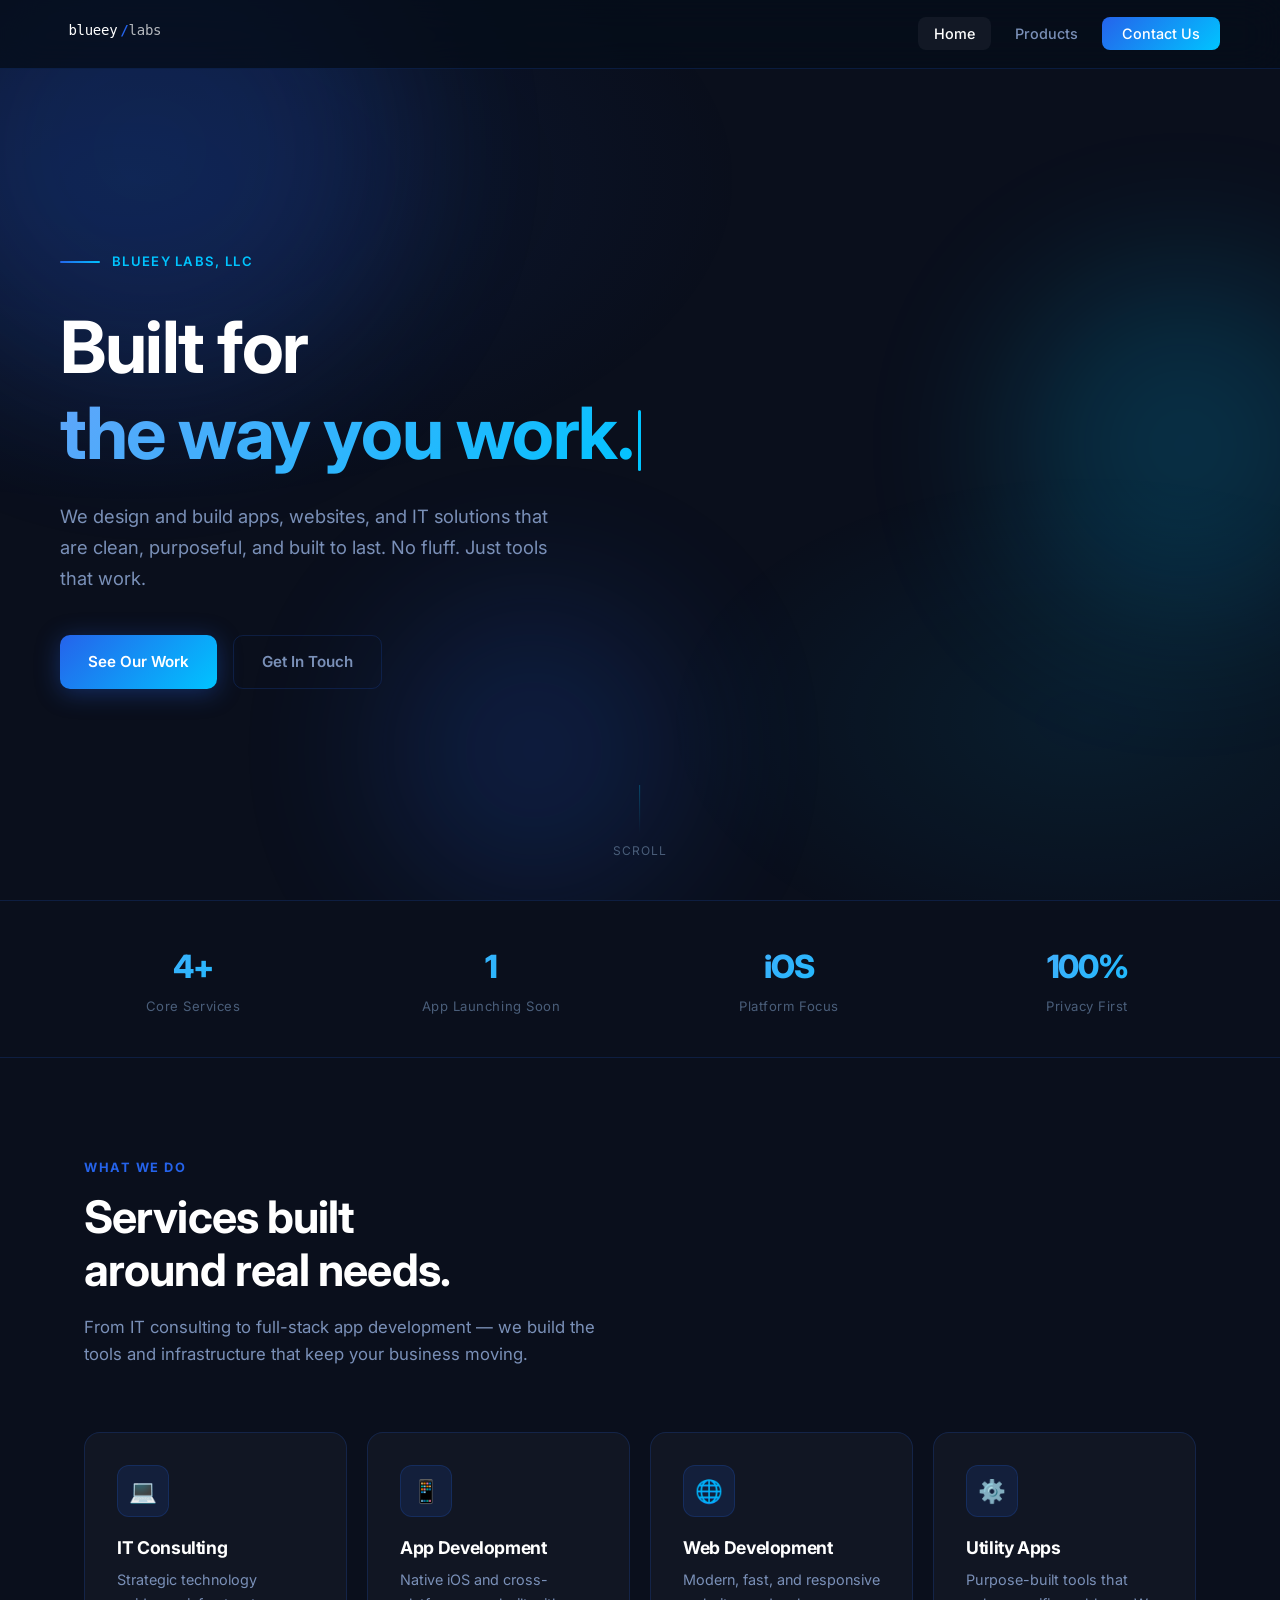
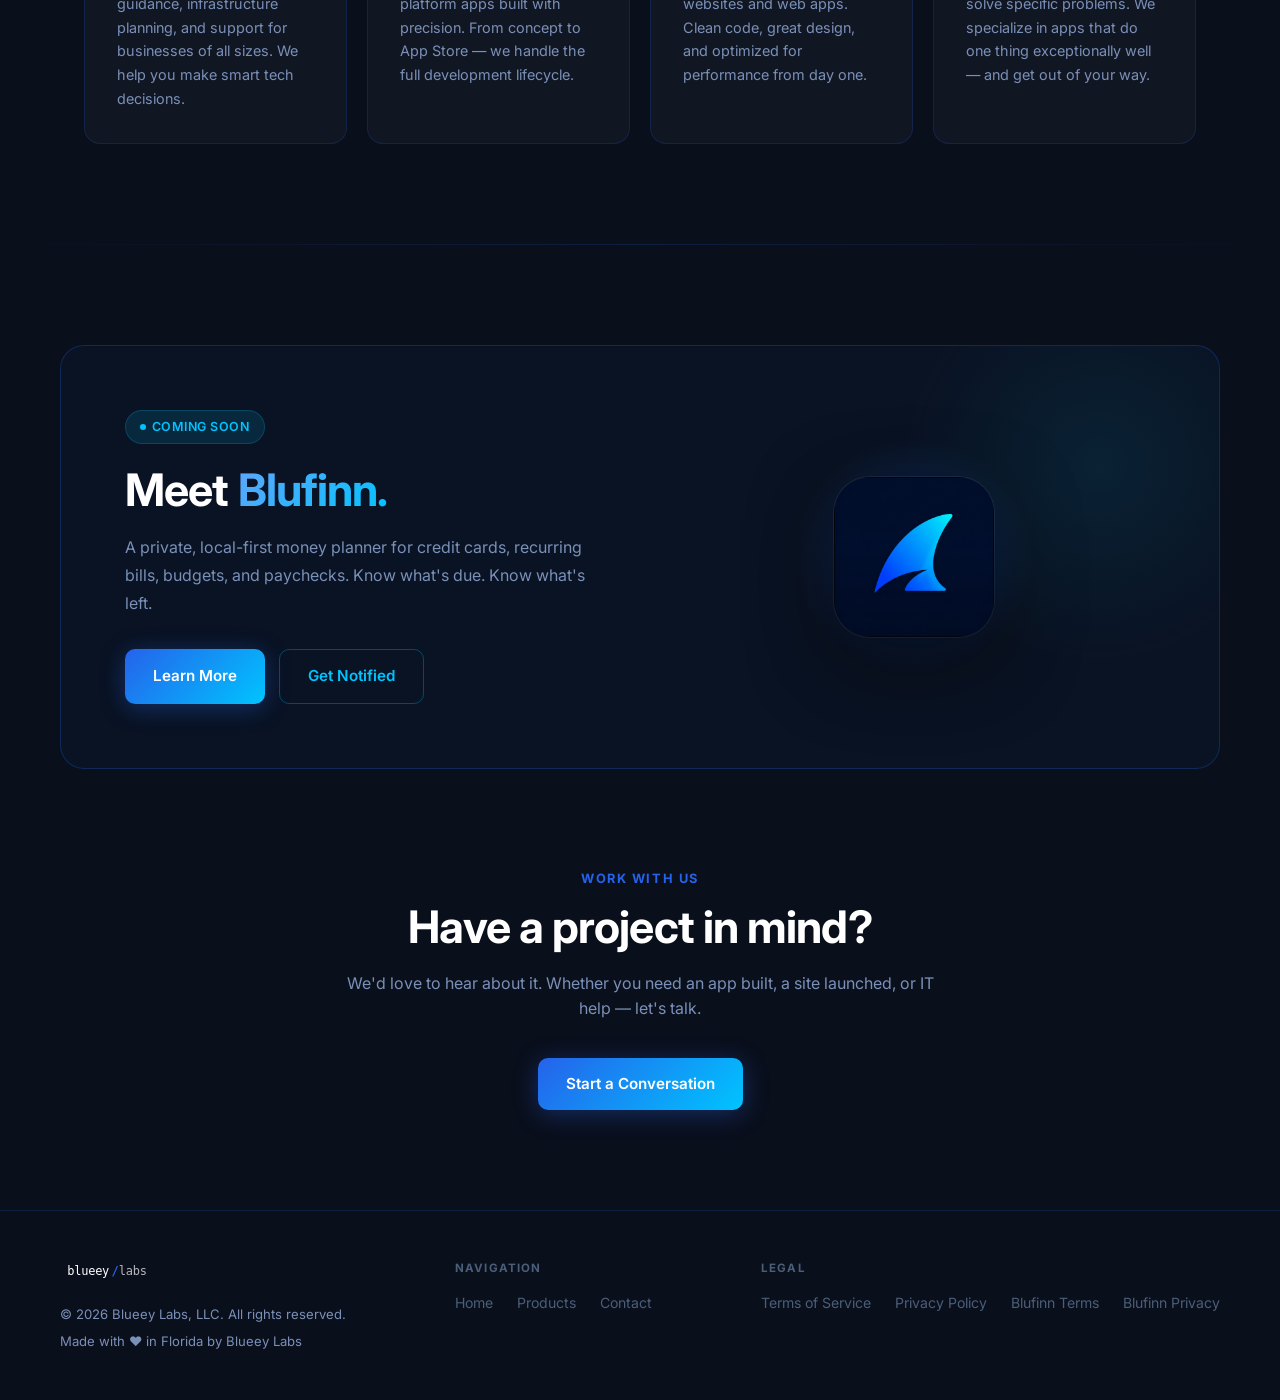
==== index.html @ 8e438219 "Remove iPhone mockup, consolidate legal links into single footer column" ====
<!DOCTYPE html>
<html lang="en">
<head>
  <meta charset="UTF-8" />
  <meta name="viewport" content="width=device-width, initial-scale=1.0" />
  <title>Blueey Labs — IT, App & Web Development</title>
  <meta name="description" content="Blueey Labs builds modern apps, websites, and IT solutions. Clean. Purposeful. Built to last." />
  <link rel="icon" type="image/png" sizes="32x32" href="assets/images/favicon-32.png" />
  <link rel="icon" type="image/png" sizes="16x16" href="assets/images/favicon-16.png" />
  <meta property="og:title" content="Blueey Labs — IT, App & Web Development" />
  <meta property="og:description" content="Blueey Labs builds modern apps, websites, and IT solutions. Clean. Purposeful. Built to last." />
  <meta property="og:image" content="assets/images/og-image.png" />
  <meta property="og:type" content="website" />
  <link rel="stylesheet" href="assets/css/style.css" />
  <style>
    /* ── Hero ── */
    .hero {
      min-height: 100vh;
      display: flex;
      align-items: center;
      padding: 120px 24px 80px;
      position: relative;
      z-index: 1;
    }

    .hero-content { max-width: 1160px; margin: 0 auto; width: 100%; }

    .hero-eyebrow {
      display: flex;
      align-items: center;
      gap: 12px;
      margin-bottom: 32px;
    }

    .hero-eyebrow-line {
      width: 40px; height: 2px;
      background: var(--gradient);
      border-radius: 2px;
    }

    .hero-eyebrow-text {
      font-size: 0.82rem;
      font-weight: 600;
      letter-spacing: 0.1em;
      text-transform: uppercase;
      color: var(--cyan);
    }

    .hero h1 { margin-bottom: 24px; }

    .hero-sub {
      font-size: 1.15rem;
      max-width: 520px;
      margin-bottom: 40px;
      line-height: 1.7;
    }

    .hero-actions { display: flex; gap: 16px; flex-wrap: wrap; }

    .hero-scroll {
      position: absolute;
      bottom: 40px;
      left: 50%;
      transform: translateX(-50%);
      display: flex;
      flex-direction: column;
      align-items: center;
      gap: 8px;
      color: var(--text-muted);
      font-size: 0.75rem;
      letter-spacing: 0.08em;
      text-transform: uppercase;
    }

    .scroll-line {
      width: 1px;
      height: 48px;
      background: linear-gradient(to bottom, var(--border-hover), transparent);
      animation: scrollPulse 2s ease-in-out infinite;
    }

    @keyframes scrollPulse {
      0%, 100% { opacity: 0.4; transform: scaleY(1); }
      50% { opacity: 1; transform: scaleY(0.7); }
    }

    /* ── Stats ── */
    .stats-bar {
      padding: 40px 24px;
      border-top: 1px solid var(--border);
      border-bottom: 1px solid var(--border);
      position: relative; z-index: 1;
    }

    .stats-inner {
      max-width: 1160px;
      margin: 0 auto;
      display: grid;
      grid-template-columns: repeat(4, 1fr);
      gap: 32px;
      text-align: center;
    }

    .stat-num {
      font-size: 2rem;
      font-weight: 800;
      letter-spacing: -0.04em;
      background: var(--gradient-text);
      -webkit-background-clip: text;
      -webkit-text-fill-color: transparent;
      background-clip: text;
    }

    .stat-label {
      font-size: 0.82rem;
      color: var(--text-muted);
      margin-top: 4px;
      letter-spacing: 0.04em;
    }

    /* ── Services ── */
    .services { padding: 100px 24px; }

    .services-grid {
      display: grid;
      grid-template-columns: repeat(auto-fit, minmax(260px, 1fr));
      gap: 20px;
    }

    .service-card .icon-box { margin-bottom: 20px; }
    .service-card h3 { margin-bottom: 10px; font-size: 1.1rem; }
    .service-card p { font-size: 0.9rem; line-height: 1.65; }

    /* ── Blufinn Spotlight ── */
    .spotlight { padding: 0 24px 100px; }

    .spotlight-card {
      max-width: 1160px;
      margin: 0 auto;
      background: rgba(10, 22, 40, 0.6);
      border: 1px solid rgba(26, 109, 255, 0.25);
      border-radius: 24px;
      padding: 64px;
      display: grid;
      grid-template-columns: 1fr 1fr;
      gap: 64px;
      align-items: center;
      position: relative;
      overflow: hidden;
    }

    .spotlight-card::after {
      content: '';
      position: absolute;
      top: -80px; right: -80px;
      width: 400px; height: 400px;
      background: radial-gradient(circle, rgba(0,212,255,0.08) 0%, transparent 70%);
      pointer-events: none;
    }

    .spotlight-badge { margin-bottom: 20px; }

    .spotlight-content h2 { margin-bottom: 16px; }

    .spotlight-content .desc {
      font-size: 1rem;
      line-height: 1.75;
      margin-bottom: 32px;
    }

    .spotlight-actions { display: flex; gap: 14px; flex-wrap: wrap; }

    .spotlight-visual {
      display: flex;
      justify-content: center;
      align-items: center;
      position: relative;
    }

    .app-icon-wrap {
      position: relative;
      display: flex;
      align-items: center;
      justify-content: center;
    }

    .app-icon-glow {
      position: absolute;
      width: 240px; height: 240px;
      background: radial-gradient(circle, rgba(26,109,255,0.3) 0%, transparent 70%);
      animation: glowPulse 3s ease-in-out infinite;
    }

    @keyframes glowPulse {
      0%, 100% { transform: scale(1); opacity: 0.7; }
      50% { transform: scale(1.1); opacity: 1; }
    }

    .app-icon {
      width: 160px; height: 160px;
      border-radius: 36px;
      position: relative;
      z-index: 1;
      box-shadow: 0 24px 80px rgba(0,0,0,0.5), 0 0 0 1px rgba(255,255,255,0.08);
    }

    /* ── CTA ── */
    .cta-section {
      padding: 0 24px 100px;
      text-align: center;
    }

    .cta-inner {
      max-width: 600px;
      margin: 0 auto;
    }

    .cta-inner h2 { margin-bottom: 16px; }
    .cta-inner p { margin-bottom: 36px; }
    .cta-actions { display: flex; gap: 16px; justify-content: center; flex-wrap: wrap; }

    @media (max-width: 900px) {
      .spotlight-card {
        grid-template-columns: 1fr;
        padding: 40px 32px;
        gap: 40px;
      }
      .spotlight-visual { order: -1; }
      .stats-inner { grid-template-columns: repeat(2, 1fr); }
    }

    @media (max-width: 480px) {
      .stats-inner { grid-template-columns: 1fr 1fr; gap: 24px; }
      .hero { padding: 100px 24px 80px; }
    }
  </style>
</head>
<body>

<!-- Navigation -->
<nav>
  <div class="nav-inner">
    <a href="index.html" class="nav-logo"><img src="assets/images/logo.svg" alt="Blueey Labs" height="28" /></a>
    <ul class="nav-links">
      <li><a href="index.html">Home</a></li>
      <li><a href="products.html">Products</a></li>
      <li><a href="contact.html" class="nav-cta">Contact Us</a></li>
    </ul>
    <button class="hamburger" aria-label="Toggle menu">
      <span></span><span></span><span></span>
    </button>
  </div>
</nav>

<!-- Hero -->
<section class="hero">
  <div class="orbs">
    <div class="orb orb-1"></div>
    <div class="orb orb-2"></div>
    <div class="orb orb-3"></div>
  </div>
  <div class="hero-content">
    <div class="hero-eyebrow fade-up">
      <span class="hero-eyebrow-line"></span>
      <span class="hero-eyebrow-text">Blueey Labs, LLC</span>
    </div>
    <h1 class="fade-up fade-up-delay-1">
      Built for<br>
      <span class="gradient-text typewriter-wrap"><span id="typewriter">the way you work.</span><span class="cursor"></span></span>
    </h1>
    <p class="hero-sub fade-up fade-up-delay-2">
      We design and build apps, websites, and IT solutions that are clean, purposeful, and built to last. No fluff. Just tools that work.
    </p>
    <div class="hero-actions fade-up fade-up-delay-3">
      <a href="products.html" class="btn btn-primary">See Our Work</a>
      <a href="contact.html" class="btn btn-ghost">Get In Touch</a>
    </div>
  </div>
  <div class="hero-scroll">
    <span class="scroll-line"></span>
    Scroll
  </div>
</section>

<!-- Stats -->
<div class="stats-bar">
  <div class="stats-inner">
    <div class="fade-up">
      <div class="stat-num">4+</div>
      <div class="stat-label">Core Services</div>
    </div>
    <div class="fade-up fade-up-delay-1">
      <div class="stat-num">1</div>
      <div class="stat-label">App Launching Soon</div>
    </div>
    <div class="fade-up fade-up-delay-2">
      <div class="stat-num">iOS</div>
      <div class="stat-label">Platform Focus</div>
    </div>
    <div class="fade-up fade-up-delay-3">
      <div class="stat-num">100%</div>
      <div class="stat-label">Privacy First</div>
    </div>
  </div>
</div>

<!-- Services -->
<section class="services">
  <div class="container">
    <div class="section-header fade-up">
      <div class="section-label">What We Do</div>
      <h2>Services built<br>around real needs.</h2>
      <p>From IT consulting to full-stack app development — we build the tools and infrastructure that keep your business moving.</p>
    </div>
    <div class="services-grid">
      <div class="card service-card fade-up">
        <div class="icon-box">💻</div>
        <h3>IT Consulting</h3>
        <p>Strategic technology guidance, infrastructure planning, and support for businesses of all sizes. We help you make smart tech decisions.</p>
      </div>
      <div class="card service-card fade-up fade-up-delay-1">
        <div class="icon-box">📱</div>
        <h3>App Development</h3>
        <p>Native iOS and cross-platform apps built with precision. From concept to App Store — we handle the full development lifecycle.</p>
      </div>
      <div class="card service-card fade-up fade-up-delay-2">
        <div class="icon-box">🌐</div>
        <h3>Web Development</h3>
        <p>Modern, fast, and responsive websites and web apps. Clean code, great design, and optimized for performance from day one.</p>
      </div>
      <div class="card service-card fade-up fade-up-delay-3">
        <div class="icon-box">⚙️</div>
        <h3>Utility Apps</h3>
        <p>Purpose-built tools that solve specific problems. We specialize in apps that do one thing exceptionally well — and get out of your way.</p>
      </div>
    </div>
  </div>
</section>

<div class="divider"></div>

<!-- Blufinn Spotlight -->
<section class="spotlight" style="padding-top: 100px;">
  <div class="spotlight-card fade-up">
    <div class="spotlight-content">
      <div class="spotlight-badge">
        <span class="badge badge-cyan"><span class="badge-dot"></span>Coming Soon</span>
      </div>
      <h2>Meet <span class="gradient-text">Blufinn.</span></h2>
      <p class="desc">
        A private, local-first money planner for credit cards, recurring bills, budgets, and paychecks.
        Know what's due. Know what's left.
      </p>
      <div class="spotlight-actions">
        <a href="products.html#blufinn" class="btn btn-primary">Learn More</a>
        <a href="contact.html" class="btn btn-outline">Get Notified</a>
      </div>
    </div>
    <div class="spotlight-visual">
      <div class="app-icon-wrap">
        <div class="app-icon-glow"></div>
        <img src="assets/images/blufinn-icon.png" alt="Blufinn App" class="app-icon" />
      </div>
    </div>
  </div>
</section>

<!-- CTA -->
<section class="cta-section">
  <div class="cta-inner">
    <div class="section-label fade-up">Work With Us</div>
    <h2 class="fade-up">Have a project in mind?</h2>
    <p class="fade-up fade-up-delay-1">We'd love to hear about it. Whether you need an app built, a site launched, or IT help — let's talk.</p>
    <div class="cta-actions fade-up fade-up-delay-2">
      <a href="contact.html" class="btn btn-primary">Start a Conversation</a>
    </div>
  </div>
</section>

<!-- Footer -->
<footer>
  <div class="footer-inner">
    <div class="footer-col">
      <a href="index.html" class="footer-logo"><img src="assets/images/logo.svg" alt="Blueey Labs" height="24" /></a>
      <div class="footer-copy">
        <p>© 2026 Blueey Labs, LLC. All rights reserved.</p>
        <p style="margin-top:6px;">Made with ❤️ in Florida by Blueey Labs</p>
      </div>
    </div>
    <div class="footer-col">
      <span class="footer-col-label">Navigation</span>
      <ul class="footer-links">
        <li><a href="index.html">Home</a></li>
        <li><a href="products.html">Products</a></li>
        <li><a href="contact.html">Contact</a></li>
      </ul>
    </div>
    <div class="footer-col">
      <span class="footer-col-label">Legal</span>
      <ul class="footer-links">
        <li><a href="legal/terms.html">Terms of Service</a></li>
        <li><a href="legal/privacy.html">Privacy Policy</a></li>
        <li><a href="blufinn/terms.html">Blufinn Terms</a></li>
        <li><a href="blufinn/privacy.html">Blufinn Privacy</a></li>
      </ul>
    </div>
  </div>
</footer>

<script src="assets/js/main.js"></script>
</body>
</html>
---- assets/css/style.css ----
@import url('https://fonts.googleapis.com/css2?family=Inter:wght@300;400;500;600;700;800;900&family=JetBrains+Mono:wght@400;600&display=swap');

:root {
  --bg-base: #0A0F1C;
  --bg-surface: #0D1526;
  --bg-card: rgba(255, 255, 255, 0.03);
  --blue: #2563EB;
  --blue-light: #3B82F6;
  --cyan: #00C4FF;
  --gradient: linear-gradient(135deg, #2563EB, #00C4FF);
  --gradient-text: linear-gradient(135deg, #60A5FA, #00C4FF);
  --text-primary: #FFFFFF;
  --text-secondary: #7A90B8;
  --text-muted: #4A5E7A;
  --border: rgba(37, 99, 235, 0.18);
  --border-hover: rgba(0, 196, 255, 0.3);
  --glow: 0 0 40px rgba(37, 99, 235, 0.22);
  --radius: 16px;
  --radius-sm: 10px;
}

*, *::before, *::after { box-sizing: border-box; margin: 0; padding: 0; }

html { scroll-behavior: smooth; }

body {
  font-family: 'Inter', -apple-system, BlinkMacSystemFont, sans-serif;
  background: var(--bg-base);
  color: var(--text-primary);
  line-height: 1.6;
  overflow-x: hidden;
}

/* ── Background ── */
body::before {
  content: '';
  position: fixed;
  inset: 0;
  background:
    radial-gradient(ellipse 80% 60% at 10% 20%, rgba(37, 99, 235, 0.12) 0%, transparent 60%),
    radial-gradient(ellipse 60% 50% at 85% 80%, rgba(0, 196, 255, 0.08) 0%, transparent 55%);
  pointer-events: none;
  z-index: 0;
}

/* ── Typography ── */
h1, h2, h3, h4 { font-weight: 700; line-height: 1.2; letter-spacing: -0.02em; }
h1 { font-size: clamp(2.4rem, 6vw, 4.5rem); }
h2 { font-size: clamp(1.8rem, 4vw, 2.8rem); }
h3 { font-size: clamp(1.2rem, 2.5vw, 1.5rem); }
p { color: var(--text-secondary); }

.gradient-text {
  background: var(--gradient-text);
  -webkit-background-clip: text;
  -webkit-text-fill-color: transparent;
  background-clip: text;
}

/* ── Layout ── */
.container { max-width: 1160px; margin: 0 auto; padding: 0 24px; }

/* ── Navigation ── */
nav {
  position: fixed;
  top: 0;
  left: 0;
  right: 0;
  z-index: 100;
  padding: 0 24px;
  backdrop-filter: blur(20px);
  -webkit-backdrop-filter: blur(20px);
  background: rgba(6, 13, 26, 0.8);
  border-bottom: 1px solid var(--border);
  transition: all 0.3s ease;
}

.nav-inner {
  max-width: 1160px;
  margin: 0 auto;
  height: 68px;
  display: flex;
  align-items: center;
  justify-content: space-between;
}

.nav-logo {
  font-size: 1.2rem;
  font-weight: 800;
  letter-spacing: -0.03em;
  text-decoration: none;
  background: var(--gradient-text);
  -webkit-background-clip: text;
  -webkit-text-fill-color: transparent;
  background-clip: text;
}

.nav-links {
  display: flex;
  align-items: center;
  gap: 8px;
  list-style: none;
}

.nav-links a {
  text-decoration: none;
  color: var(--text-secondary);
  font-size: 0.9rem;
  font-weight: 500;
  padding: 8px 16px;
  border-radius: 8px;
  transition: all 0.2s ease;
}

.nav-links a:hover, .nav-links a.active {
  color: var(--text-primary);
  background: rgba(255, 255, 255, 0.05);
}

.nav-cta {
  background: var(--gradient) !important;
  color: #fff !important;
  border-radius: 8px !important;
  padding: 8px 20px !important;
}

.nav-cta:hover { opacity: 0.9; transform: translateY(-1px); }

.hamburger {
  display: none;
  flex-direction: column;
  gap: 5px;
  cursor: pointer;
  padding: 4px;
  background: none;
  border: none;
}

.hamburger span {
  display: block;
  width: 22px;
  height: 2px;
  background: var(--text-secondary);
  border-radius: 2px;
  transition: all 0.3s ease;
}

/* ── Buttons ── */
.btn {
  display: inline-flex;
  align-items: center;
  gap: 8px;
  padding: 14px 28px;
  border-radius: var(--radius-sm);
  font-size: 0.95rem;
  font-weight: 600;
  text-decoration: none;
  cursor: pointer;
  border: none;
  transition: all 0.25s ease;
  font-family: inherit;
}

.btn-primary {
  background: var(--gradient);
  color: #fff;
  box-shadow: 0 4px 24px rgba(37, 99, 235, 0.35);
}

.btn-primary:hover {
  transform: translateY(-2px);
  box-shadow: 0 8px 32px rgba(37, 99, 235, 0.5);
}

.btn-ghost {
  background: transparent;
  color: var(--text-secondary);
  border: 1px solid var(--border);
}

.btn-ghost:hover {
  color: var(--text-primary);
  border-color: var(--border-hover);
  background: rgba(255, 255, 255, 0.04);
}

.btn-outline {
  background: transparent;
  color: var(--cyan);
  border: 1px solid rgba(0, 196, 255, 0.3);
}

.btn-outline:hover {
  background: rgba(0, 196, 255, 0.08);
  border-color: var(--cyan);
}

/* ── Cards ── */
.card {
  background: var(--bg-card);
  border: 1px solid var(--border);
  border-radius: var(--radius);
  padding: 32px;
  transition: all 0.3s ease;
  position: relative;
  overflow: hidden;
}

.card::before {
  content: '';
  position: absolute;
  inset: 0;
  background: linear-gradient(135deg, rgba(37,99,235,0.05) 0%, transparent 60%);
  opacity: 0;
  transition: opacity 0.3s ease;
  pointer-events: none;
}

.card:hover {
  border-color: var(--border-hover);
  transform: translateY(-4px);
  box-shadow: var(--glow);
}

.card:hover::before { opacity: 1; }

/* ── Badge ── */
.badge {
  display: inline-flex;
  align-items: center;
  gap: 6px;
  padding: 6px 14px;
  border-radius: 100px;
  font-size: 0.78rem;
  font-weight: 600;
  letter-spacing: 0.04em;
  text-transform: uppercase;
}

.badge-blue {
  background: rgba(37, 99, 235, 0.15);
  color: #60A5FA;
  border: 1px solid rgba(37, 99, 235, 0.25);
}

.badge-cyan {
  background: rgba(0, 196, 255, 0.12);
  color: var(--cyan);
  border: 1px solid rgba(0, 196, 255, 0.2);
}

.badge-dot {
  width: 6px; height: 6px;
  border-radius: 50%;
  background: currentColor;
  animation: pulse 2s ease-in-out infinite;
}

@keyframes pulse {
  0%, 100% { opacity: 1; transform: scale(1); }
  50% { opacity: 0.5; transform: scale(0.8); }
}

/* ── Section ── */
section { position: relative; z-index: 1; }

.section-label {
  font-size: 0.8rem;
  font-weight: 700;
  letter-spacing: 0.12em;
  text-transform: uppercase;
  color: var(--blue);
  margin-bottom: 12px;
}

.section-header { margin-bottom: 64px; }
.section-header.centered { text-align: center; }
.section-header p { margin-top: 16px; max-width: 540px; font-size: 1.05rem; }
.section-header.centered p { margin: 16px auto 0; }

/* ── Divider ── */
.divider {
  height: 1px;
  background: linear-gradient(90deg, transparent, var(--border), transparent);
  margin: 0;
}

/* ── Icon Box ── */
.icon-box {
  width: 52px; height: 52px;
  border-radius: 12px;
  display: flex; align-items: center; justify-content: center;
  background: rgba(37, 99, 235, 0.12);
  border: 1px solid rgba(37, 99, 235, 0.2);
  font-size: 1.4rem;
  margin-bottom: 20px;
  flex-shrink: 0;
}

/* ── Footer ── */
footer {
  position: relative;
  z-index: 1;
  border-top: 1px solid var(--border);
  padding: 48px 24px;
  margin-top: 0;
}

.footer-inner {
  max-width: 1160px;
  margin: 0 auto;
  display: flex;
  align-items: center;
  justify-content: space-between;
  flex-wrap: wrap;
  gap: 24px;
}

.footer-logo {
  font-size: 1.1rem;
  font-weight: 800;
  letter-spacing: -0.03em;
  background: var(--gradient-text);
  -webkit-background-clip: text;
  -webkit-text-fill-color: transparent;
  background-clip: text;
  text-decoration: none;
}

.footer-links {
  display: flex;
  gap: 24px;
  list-style: none;
}

.footer-links a {
  text-decoration: none;
  color: var(--text-muted);
  font-size: 0.88rem;
  transition: color 0.2s;
}

.footer-links a:hover { color: var(--text-secondary); }

.footer-copy {
  font-size: 0.82rem;
  color: var(--text-muted);
}

/* ── Scroll Animation ── */
.fade-up {
  opacity: 0;
  transform: translateY(30px);
  transition: opacity 0.7s ease, transform 0.7s ease;
}

.fade-up.visible {
  opacity: 1;
  transform: translateY(0);
}

.fade-up-delay-1 { transition-delay: 0.1s; }
.fade-up-delay-2 { transition-delay: 0.2s; }
.fade-up-delay-3 { transition-delay: 0.3s; }

/* ── Page Hero (inner pages) ── */
.page-hero {
  padding: 160px 0 80px;
  text-align: center;
}

.page-hero p {
  font-size: 1.1rem;
  margin-top: 16px;
  max-width: 500px;
  margin-left: auto;
  margin-right: auto;
}

/* ── Scroll Progress Bar ── */
#scroll-progress {
  position: fixed;
  top: 0; left: 0;
  height: 2px;
  width: 0%;
  background: var(--gradient);
  z-index: 200;
  transition: width 0.1s linear;
  border-radius: 0 2px 2px 0;
}

/* ── Hamburger → X ── */
.hamburger.open span:nth-child(1) { transform: translateY(7px) rotate(45deg); }
.hamburger.open span:nth-child(2) { opacity: 0; transform: scaleX(0); }
.hamburger.open span:nth-child(3) { transform: translateY(-7px) rotate(-45deg); }

/* ── Typewriter cursor ── */
.typewriter-wrap { display: inline; }
#typewriter { display: inline; }
.cursor {
  display: inline-block;
  width: 3px;
  height: 0.85em;
  background: var(--cyan);
  border-radius: 2px;
  margin-left: 4px;
  vertical-align: middle;
  animation: blink 1s step-end infinite;
}
@keyframes blink { 0%, 100% { opacity: 1; } 50% { opacity: 0; } }

/* ── Floating Orbs ── */
.orbs {
  position: absolute;
  inset: 0;
  overflow: hidden;
  pointer-events: none;
  z-index: 0;
}
.orb {
  position: absolute;
  border-radius: 50%;
  filter: blur(80px);
  opacity: 0.18;
  animation: float 12s ease-in-out infinite;
}
.orb-1 { width: 500px; height: 500px; background: #2563EB; top: -100px; left: -100px; animation-duration: 14s; }
.orb-2 { width: 350px; height: 350px; background: #00C4FF; top: 30%; right: -80px; animation-duration: 10s; animation-delay: -4s; }
.orb-3 { width: 300px; height: 300px; background: #2563EB; bottom: 0; left: 30%; animation-duration: 16s; animation-delay: -8s; }

@keyframes float {
  0%, 100% { transform: translate(0, 0) scale(1); }
  33% { transform: translate(30px, -40px) scale(1.05); }
  66% { transform: translate(-20px, 20px) scale(0.95); }
}

/* ── iPhone Mockup ── */
.iphone-mockup {
  position: relative;
  width: 240px;
  margin: 0 auto;
  flex-shrink: 0;
}
.iphone-frame {
  position: relative;
  width: 240px;
  background: #0A0F1C;
  border-radius: 40px;
  border: 2px solid rgba(255,255,255,0.12);
  box-shadow:
    0 0 0 1px rgba(255,255,255,0.06),
    0 40px 80px rgba(0,0,0,0.6),
    inset 0 0 0 1px rgba(255,255,255,0.04);
  padding: 14px 10px;
  overflow: hidden;
}
.iphone-notch {
  width: 80px; height: 22px;
  background: #0A0F1C;
  border-radius: 0 0 14px 14px;
  margin: 0 auto 10px;
  border: 2px solid rgba(255,255,255,0.1);
  border-top: none;
  position: relative; z-index: 2;
}
.iphone-screen {
  border-radius: 24px;
  overflow: hidden;
  background: #f0f0f0;
  aspect-ratio: 9/19.5;
}
.iphone-screen img {
  width: 100%; height: 100%;
  object-fit: cover;
  display: block;
}
.iphone-screen-placeholder {
  width: 100%;
  height: 100%;
  background: linear-gradient(160deg, #1a2a4a 0%, #0a1628 100%);
  display: flex; align-items: center; justify-content: center;
  flex-direction: column; gap: 12px;
}
.iphone-screen-placeholder span {
  font-size: 2rem;
}
.iphone-screen-placeholder p {
  font-size: 0.7rem;
  color: rgba(255,255,255,0.4);
  text-align: center;
  padding: 0 12px;
}
.iphone-btn-side {
  position: absolute;
  right: -3px;
  top: 80px;
  width: 3px; height: 60px;
  background: rgba(255,255,255,0.1);
  border-radius: 0 2px 2px 0;
}
.iphone-btn-vol-up {
  position: absolute;
  left: -3px; top: 70px;
  width: 3px; height: 36px;
  background: rgba(255,255,255,0.1);
  border-radius: 2px 0 0 2px;
}
.iphone-btn-vol-down {
  position: absolute;
  left: -3px; top: 114px;
  width: 3px; height: 36px;
  background: rgba(255,255,255,0.1);
  border-radius: 2px 0 0 2px;
}

/* ── Legal Pages ── */
.legal-content {
  max-width: 760px;
  margin: 0 auto;
  padding: 40px 24px 100px;
}
.legal-content h2 { font-size: 1.4rem; margin: 40px 0 12px; color: var(--text-primary); }
.legal-content h3 { font-size: 1rem; margin: 24px 0 8px; color: var(--text-secondary); font-weight: 600; }
.legal-content p { font-size: 0.92rem; line-height: 1.8; margin-bottom: 12px; }
.legal-content ul { padding-left: 20px; margin-bottom: 12px; }
.legal-content ul li { font-size: 0.92rem; line-height: 1.8; color: var(--text-secondary); margin-bottom: 6px; }
.legal-content a { color: var(--blue-light); text-decoration: none; }
.legal-content a:hover { text-decoration: underline; }
.legal-meta {
  font-size: 0.8rem;
  color: var(--text-muted);
  padding: 12px 16px;
  background: var(--bg-card);
  border: 1px solid var(--border);
  border-radius: 8px;
  margin-bottom: 40px;
}

/* ── Footer Legal Links ── */
.footer-inner {
  align-items: flex-start !important;
}
.footer-col { display: flex; flex-direction: column; gap: 12px; }
.footer-col-label {
  font-size: 0.72rem;
  font-weight: 700;
  letter-spacing: 0.1em;
  text-transform: uppercase;
  color: var(--text-muted);
}

/* ── 404 Page ── */
.not-found {
  min-height: 100vh;
  display: flex;
  align-items: center;
  justify-content: center;
  text-align: center;
  padding: 24px;
  position: relative; z-index: 1;
}
.not-found-inner { max-width: 520px; }
.not-found-code {
  font-size: clamp(6rem, 20vw, 10rem);
  font-weight: 900;
  letter-spacing: -0.05em;
  line-height: 1;
  background: var(--gradient-text);
  -webkit-background-clip: text;
  -webkit-text-fill-color: transparent;
  background-clip: text;
  margin-bottom: 8px;
}
.not-found h2 { margin-bottom: 16px; }
.not-found p { margin-bottom: 36px; }
.not-found-actions { display: flex; gap: 14px; justify-content: center; flex-wrap: wrap; }

/* ── Responsive ── */
@media (max-width: 768px) {
  .nav-links { display: none; flex-direction: column; gap: 4px; }
  .nav-links.open {
    display: flex;
    position: absolute;
    top: 68px;
    left: 0; right: 0;
    background: rgba(10, 15, 28, 0.97);
    backdrop-filter: blur(20px);
    border-bottom: 1px solid var(--border);
    padding: 16px;
  }
  .nav-links.open a { padding: 12px 16px; border-radius: 8px; width: 100%; }
  .hamburger { display: flex; }
  .footer-inner { flex-direction: column !important; text-align: center; align-items: center !important; }
  .footer-links { flex-wrap: wrap; justify-content: center; }
  .footer-col { align-items: center; }
}
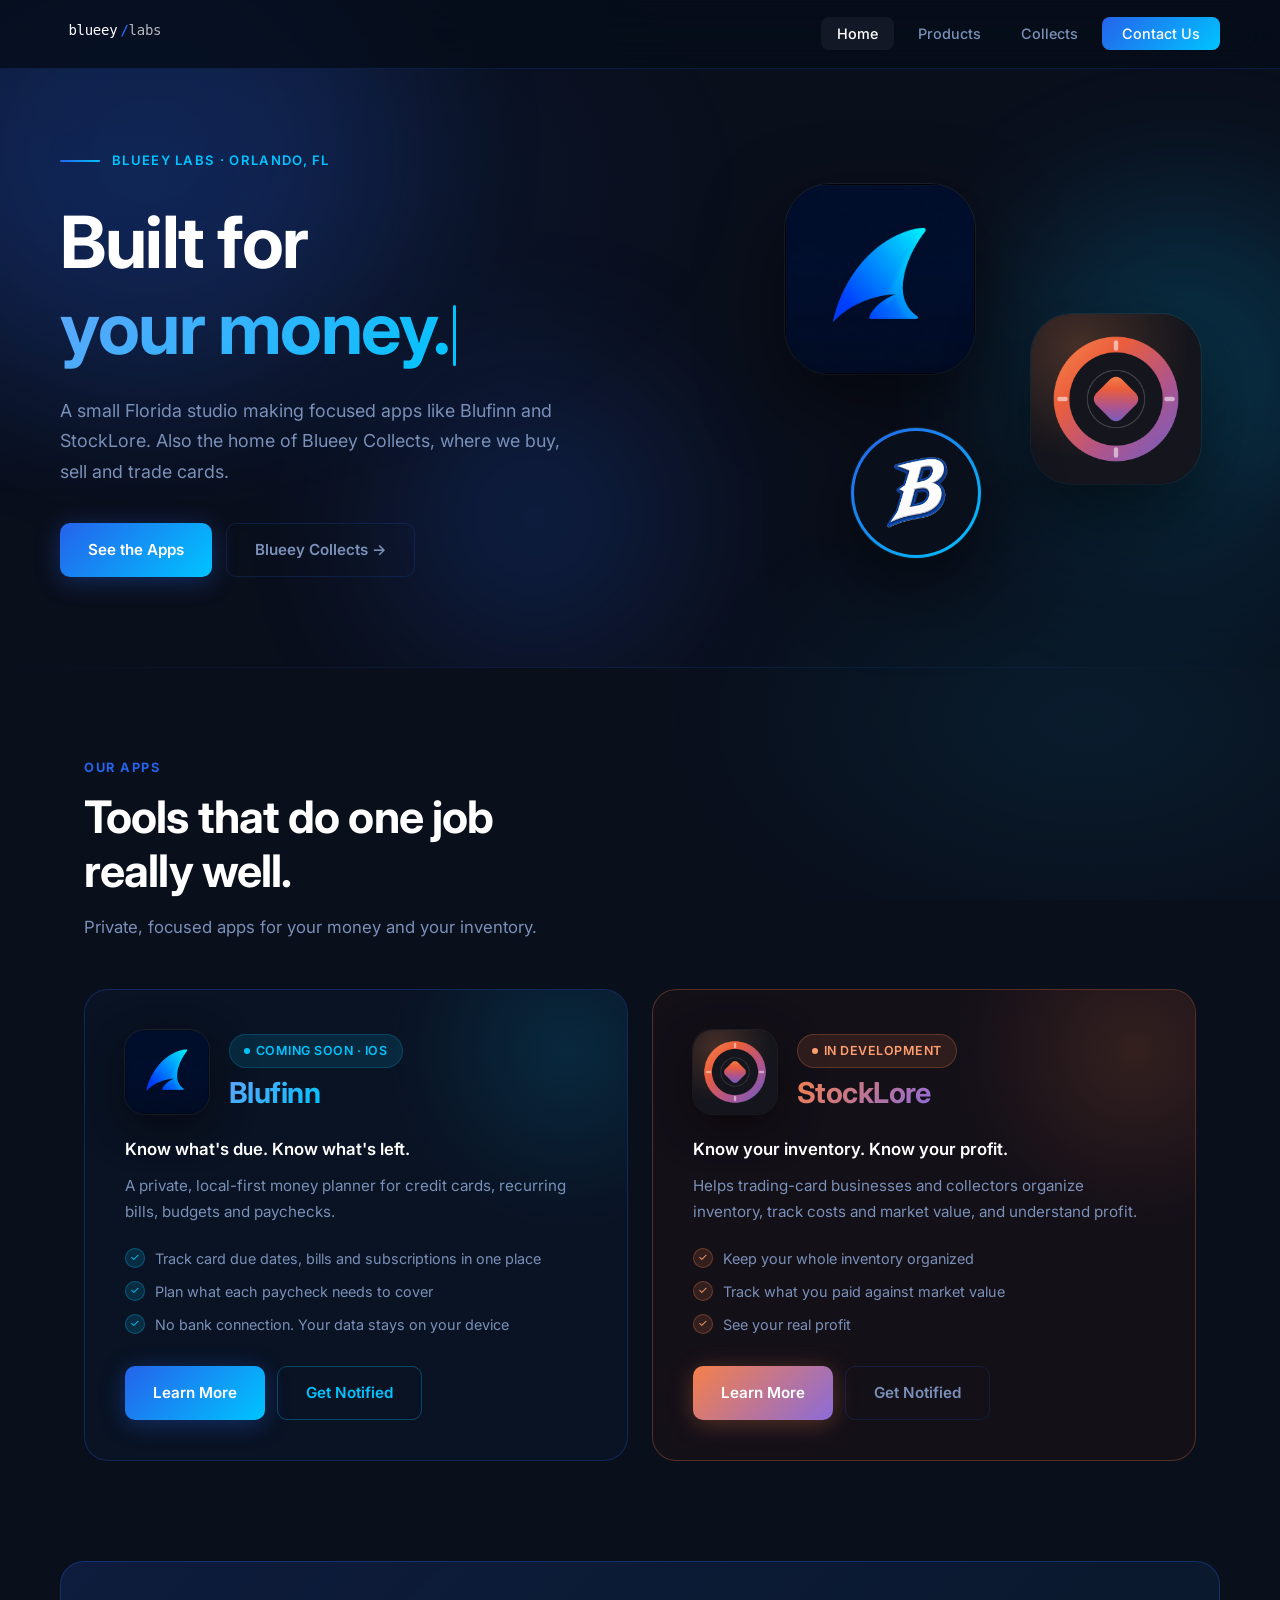
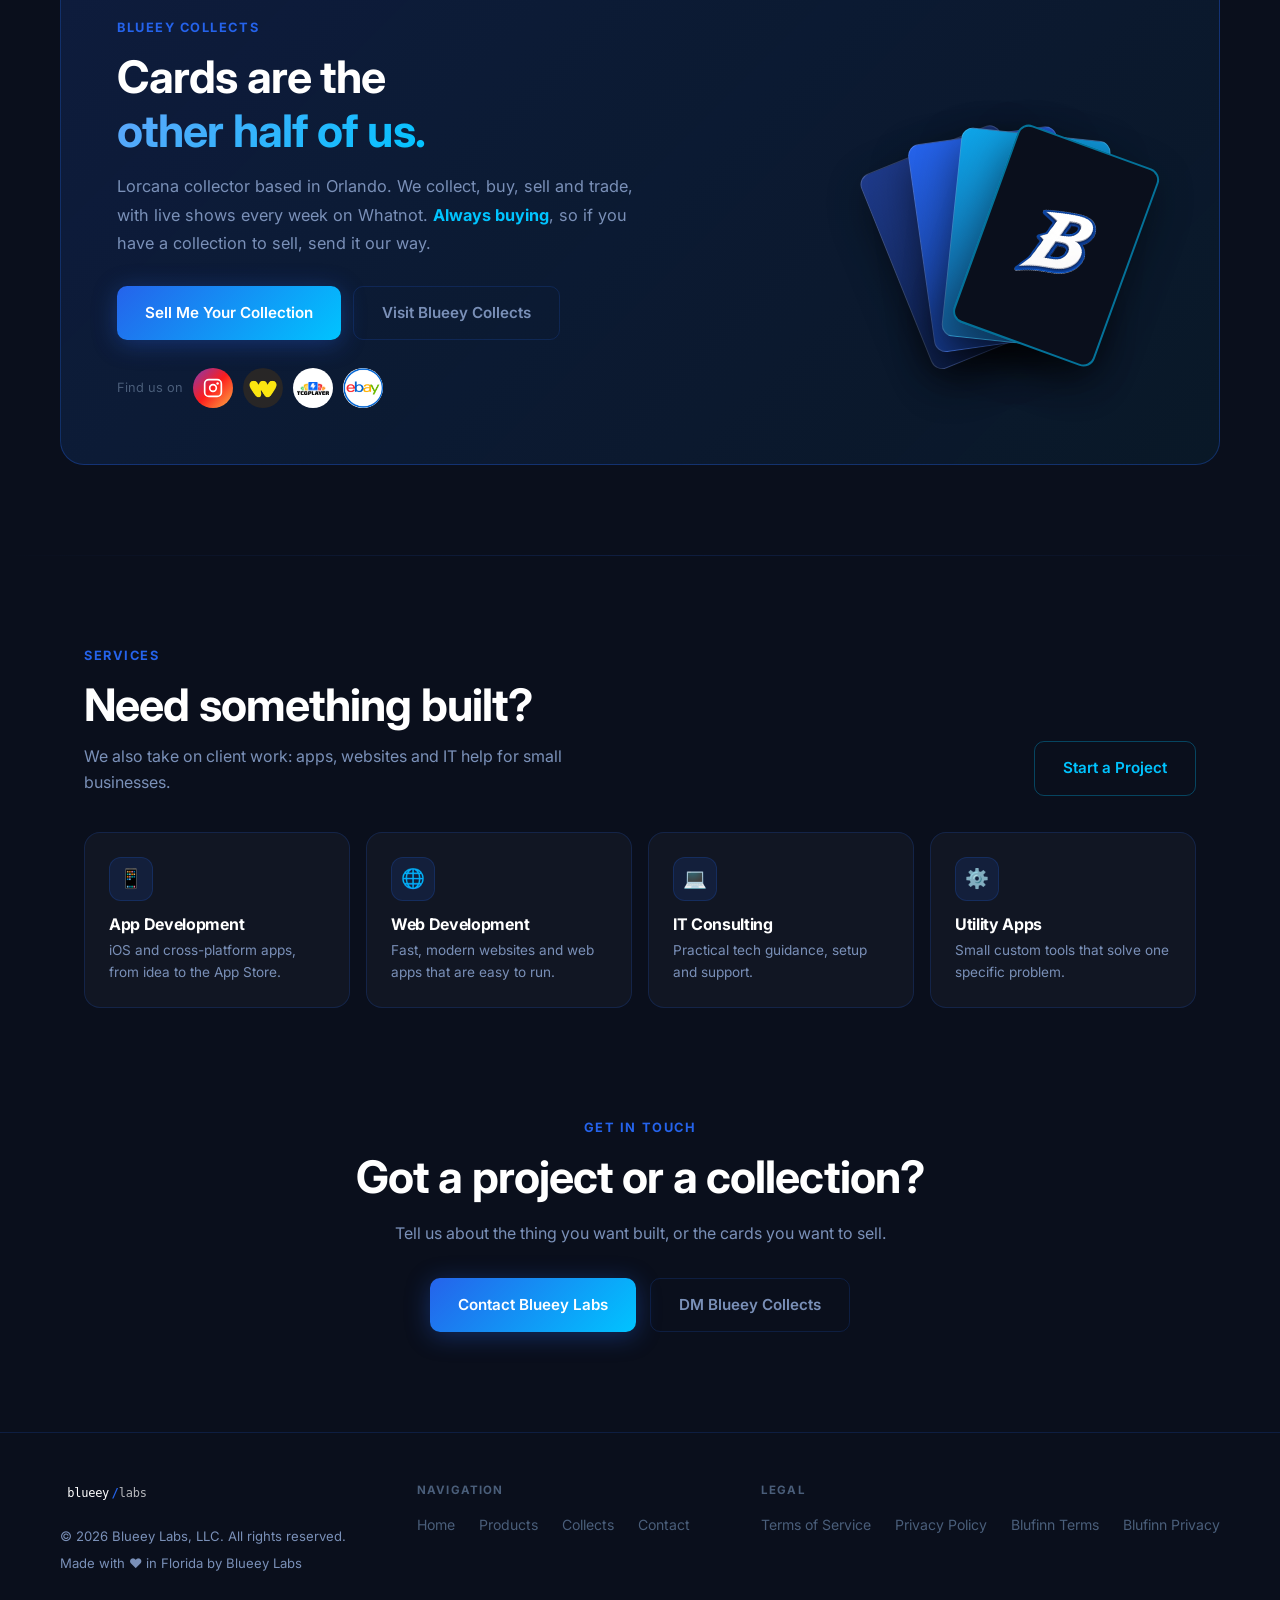
==== commit fe0e71df: "Redesign homepage and add Blueey Collects page Homepage now leads with the apps (Blufinn, StockLore)" ====
--- a/index.html
+++ b/index.html
@@ -3,235 +3,191 @@
 <head>
   <meta charset="UTF-8" />
   <meta name="viewport" content="width=device-width, initial-scale=1.0" />
-  <title>Blueey Labs — IT, App & Web Development</title>
-  <meta name="description" content="Blueey Labs builds modern apps, websites, and IT solutions. Clean. Purposeful. Built to last." />
+  <meta name="google-site-verification" content="KqsFOCeweIw0oXOMxku_s8AOJ8KxTMyEHTatM_EQQfM" />
+  <title>Blueey Labs — Apps, Tools & Trading Cards</title>
+  <meta name="description" content="Blueey Labs is a Florida studio building focused apps like Blufinn and StockLore, and the home of Blueey Collects trading cards." />
   <link rel="icon" type="image/png" sizes="32x32" href="assets/images/favicon-32.png" />
   <link rel="icon" type="image/png" sizes="16x16" href="assets/images/favicon-16.png" />
-  <meta property="og:title" content="Blueey Labs — IT, App & Web Development" />
-  <meta property="og:description" content="Blueey Labs builds modern apps, websites, and IT solutions. Clean. Purposeful. Built to last." />
+  <meta property="og:title" content="Blueey Labs — Apps, Tools & Trading Cards" />
+  <meta property="og:description" content="Blueey Labs is a Florida studio building focused apps like Blufinn and StockLore, and the home of Blueey Collects trading cards." />
   <meta property="og:image" content="assets/images/og-image.png" />
   <meta property="og:type" content="website" />
   <link rel="stylesheet" href="assets/css/style.css" />
   <style>
+    :root {
+      --sl-orange: #F5804A;
+      --sl-purple: #8B6BD9;
+      --sl-gradient: linear-gradient(135deg, #F5804A, #8B6BD9);
+    }
+
     /* ── Hero ── */
-    .hero {
-      min-height: 100vh;
-      display: flex;
-      align-items: center;
-      padding: 120px 24px 80px;
-      position: relative;
-      z-index: 1;
-    }
-
-    .hero-content { max-width: 1160px; margin: 0 auto; width: 100%; }
-
-    .hero-eyebrow {
-      display: flex;
-      align-items: center;
-      gap: 12px;
-      margin-bottom: 32px;
-    }
-
-    .hero-eyebrow-line {
-      width: 40px; height: 2px;
-      background: var(--gradient);
-      border-radius: 2px;
-    }
-
+    .hero { padding: 150px 24px 90px; position: relative; z-index: 1; }
+    .hero-content {
+      max-width: 1160px; margin: 0 auto; position: relative; z-index: 1;
+      display: grid; grid-template-columns: 1.15fr 0.85fr; gap: 48px; align-items: center;
+    }
+    .hero-eyebrow { display: flex; align-items: center; gap: 12px; margin-bottom: 28px; }
+    .hero-eyebrow-line { width: 40px; height: 2px; background: var(--gradient); border-radius: 2px; }
     .hero-eyebrow-text {
-      font-size: 0.82rem;
-      font-weight: 600;
-      letter-spacing: 0.1em;
-      text-transform: uppercase;
-      color: var(--cyan);
-    }
-
-    .hero h1 { margin-bottom: 24px; }
-
-    .hero-sub {
-      font-size: 1.15rem;
-      max-width: 520px;
-      margin-bottom: 40px;
-      line-height: 1.7;
-    }
-
-    .hero-actions { display: flex; gap: 16px; flex-wrap: wrap; }
-
-    .hero-scroll {
-      position: absolute;
-      bottom: 40px;
-      left: 50%;
-      transform: translateX(-50%);
-      display: flex;
-      flex-direction: column;
-      align-items: center;
-      gap: 8px;
-      color: var(--text-muted);
-      font-size: 0.75rem;
-      letter-spacing: 0.08em;
-      text-transform: uppercase;
-    }
-
-    .scroll-line {
-      width: 1px;
-      height: 48px;
-      background: linear-gradient(to bottom, var(--border-hover), transparent);
-      animation: scrollPulse 2s ease-in-out infinite;
-    }
-
-    @keyframes scrollPulse {
-      0%, 100% { opacity: 0.4; transform: scaleY(1); }
-      50% { opacity: 1; transform: scaleY(0.7); }
-    }
-
-    /* ── Stats ── */
-    .stats-bar {
-      padding: 40px 24px;
-      border-top: 1px solid var(--border);
-      border-bottom: 1px solid var(--border);
-      position: relative; z-index: 1;
-    }
-
-    .stats-inner {
-      max-width: 1160px;
-      margin: 0 auto;
-      display: grid;
-      grid-template-columns: repeat(4, 1fr);
-      gap: 32px;
-      text-align: center;
-    }
-
-    .stat-num {
-      font-size: 2rem;
-      font-weight: 800;
-      letter-spacing: -0.04em;
-      background: var(--gradient-text);
-      -webkit-background-clip: text;
-      -webkit-text-fill-color: transparent;
-      background-clip: text;
-    }
-
-    .stat-label {
-      font-size: 0.82rem;
-      color: var(--text-muted);
-      margin-top: 4px;
-      letter-spacing: 0.04em;
-    }
-
-    /* ── Services ── */
-    .services { padding: 100px 24px; }
-
-    .services-grid {
-      display: grid;
-      grid-template-columns: repeat(auto-fit, minmax(260px, 1fr));
-      gap: 20px;
-    }
-
-    .service-card .icon-box { margin-bottom: 20px; }
-    .service-card h3 { margin-bottom: 10px; font-size: 1.1rem; }
-    .service-card p { font-size: 0.9rem; line-height: 1.65; }
-
-    /* ── Blufinn Spotlight ── */
-    .spotlight { padding: 0 24px 100px; }
-
-    .spotlight-card {
-      max-width: 1160px;
-      margin: 0 auto;
-      background: rgba(10, 22, 40, 0.6);
-      border: 1px solid rgba(26, 109, 255, 0.25);
-      border-radius: 24px;
-      padding: 64px;
-      display: grid;
-      grid-template-columns: 1fr 1fr;
-      gap: 64px;
-      align-items: center;
-      position: relative;
-      overflow: hidden;
-    }
-
-    .spotlight-card::after {
-      content: '';
-      position: absolute;
-      top: -80px; right: -80px;
-      width: 400px; height: 400px;
-      background: radial-gradient(circle, rgba(0,212,255,0.08) 0%, transparent 70%);
-      pointer-events: none;
-    }
-
-    .spotlight-badge { margin-bottom: 20px; }
-
-    .spotlight-content h2 { margin-bottom: 16px; }
-
-    .spotlight-content .desc {
-      font-size: 1rem;
-      line-height: 1.75;
-      margin-bottom: 32px;
-    }
-
-    .spotlight-actions { display: flex; gap: 14px; flex-wrap: wrap; }
-
-    .spotlight-visual {
-      display: flex;
-      justify-content: center;
-      align-items: center;
-      position: relative;
-    }
-
-    .app-icon-wrap {
-      position: relative;
-      display: flex;
-      align-items: center;
-      justify-content: center;
-    }
-
-    .app-icon-glow {
-      position: absolute;
-      width: 240px; height: 240px;
-      background: radial-gradient(circle, rgba(26,109,255,0.3) 0%, transparent 70%);
-      animation: glowPulse 3s ease-in-out infinite;
-    }
-
-    @keyframes glowPulse {
-      0%, 100% { transform: scale(1); opacity: 0.7; }
-      50% { transform: scale(1.1); opacity: 1; }
-    }
-
-    .app-icon {
-      width: 160px; height: 160px;
-      border-radius: 36px;
-      position: relative;
-      z-index: 1;
-      box-shadow: 0 24px 80px rgba(0,0,0,0.5), 0 0 0 1px rgba(255,255,255,0.08);
-    }
+      font-size: 0.82rem; font-weight: 600; letter-spacing: 0.1em; text-transform: uppercase; color: var(--cyan);
+    }
+    .hero h1 { margin-bottom: 24px; min-height: 2.4em; }
+    .hero-sub { font-size: 1.12rem; max-width: 520px; margin-bottom: 36px; line-height: 1.7; }
+    .hero-actions { display: flex; gap: 14px; flex-wrap: wrap; }
+
+    /* ── Hero visual: three floating tiles ── */
+    .hero-visual { position: relative; height: 400px; }
+    .tile {
+      position: absolute; display: block; border-radius: 24%;
+      box-shadow: 0 30px 80px rgba(0,0,0,0.55), 0 0 0 1px rgba(255,255,255,0.08);
+      animation: tileFloat 9s ease-in-out infinite;
+      transition: filter 0.25s ease;
+    }
+    .tile:hover { filter: brightness(1.12); }
+    .tile img { width: 100%; height: 100%; display: block; border-radius: inherit; }
+    .tile-blufinn { width: 190px; height: 190px; top: 20px; left: 8%; --r: -8deg; }
+    .tile-stocklore { width: 170px; height: 170px; top: 150px; right: 4%; --r: 9deg; animation-delay: -3s; }
+    .tile-collects {
+      width: 130px; height: 130px; bottom: 6px; left: 22%; --r: -4deg; animation-delay: -6s;
+      border-radius: 50%; background: var(--gradient); padding: 3px;
+    }
+    .tile-collects span {
+      width: 100%; height: 100%; border-radius: 50%; background: var(--bg-base);
+      display: flex; align-items: center; justify-content: center; overflow: hidden;
+    }
+    .tile-collects img { width: 80%; height: 80%; object-fit: contain; mix-blend-mode: screen; border-radius: 0; }
+    @keyframes tileFloat {
+      0%, 100% { transform: rotate(var(--r)) translateY(0); }
+      50% { transform: rotate(var(--r)) translateY(-14px); }
+    }
+    @media (prefers-reduced-motion: reduce) {
+      .tile { animation: none; transform: rotate(var(--r)); }
+    }
+
+    /* ── Sections ── */
+    .block { padding: 90px 24px; }
+    .block .section-header { margin-bottom: 48px; }
+
+    /* ── App cards ── */
+    .apps-grid { display: grid; grid-template-columns: 1fr 1fr; gap: 24px; }
+    .app-card {
+      position: relative; overflow: hidden; border-radius: 24px; padding: 40px;
+      background: rgba(10, 22, 40, 0.6); border: 1px solid rgba(37, 99, 235, 0.28);
+      display: flex; flex-direction: column;
+      transition: transform 0.3s ease, box-shadow 0.3s ease, border-color 0.3s ease;
+    }
+    .app-card::after {
+      content: ''; position: absolute; top: -120px; right: -120px; width: 360px; height: 360px;
+      background: radial-gradient(circle, rgba(0,196,255,0.12) 0%, transparent 70%); pointer-events: none;
+    }
+    .app-card:hover { transform: translateY(-4px); box-shadow: 0 20px 60px rgba(37,99,235,0.2); border-color: rgba(0,196,255,0.4); }
+    .app-card.stocklore { border-color: rgba(245, 128, 74, 0.28); background: rgba(28, 18, 22, 0.6); }
+    .app-card.stocklore::after { background: radial-gradient(circle, rgba(245,128,74,0.14) 0%, transparent 70%); }
+    .app-card.stocklore:hover { box-shadow: 0 20px 60px rgba(245,128,74,0.16); border-color: rgba(245,128,74,0.5); }
+
+    .app-top { display: flex; align-items: center; gap: 20px; margin-bottom: 22px; }
+    .app-top img { width: 84px; height: 84px; border-radius: 20px; box-shadow: 0 12px 40px rgba(0,0,0,0.5), 0 0 0 1px rgba(255,255,255,0.08); }
+    .app-top h3 { font-size: 1.8rem; margin-top: 8px; }
+    .stocklore .app-top h3 span {
+      background: var(--sl-gradient); -webkit-background-clip: text; -webkit-text-fill-color: transparent; background-clip: text;
+    }
+    .badge-warm { background: rgba(245,128,74,0.12); color: #FF9E70; border: 1px solid rgba(245,128,74,0.25); }
+    .app-tagline { font-size: 1.05rem; color: var(--text-primary); font-weight: 600; margin-bottom: 10px; }
+    .app-desc { font-size: 0.95rem; line-height: 1.7; margin-bottom: 22px; }
+    .app-points { list-style: none; display: grid; gap: 10px; margin-bottom: 30px; }
+    .app-points li { display: flex; gap: 10px; align-items: flex-start; font-size: 0.9rem; color: var(--text-secondary); }
+    .app-points li::before {
+      content: '✓'; flex-shrink: 0; width: 20px; height: 20px; border-radius: 50%;
+      display: flex; align-items: center; justify-content: center; font-size: 0.68rem; margin-top: 1px;
+      color: var(--cyan); background: rgba(0,196,255,0.14); border: 1px solid rgba(0,196,255,0.3);
+    }
+    .stocklore .app-points li::before { color: #FF9E70; background: rgba(245,128,74,0.14); border-color: rgba(245,128,74,0.3); }
+    .app-actions { margin-top: auto; display: flex; gap: 12px; flex-wrap: wrap; }
+    .btn-warm { background: var(--sl-gradient); color: #fff; box-shadow: 0 4px 24px rgba(245,128,74,0.3); }
+    .btn-warm:hover { transform: translateY(-2px); box-shadow: 0 8px 32px rgba(245,128,74,0.45); }
+
+    /* ── Collects band ── */
+    .collects-card {
+      max-width: 1160px; margin: 0 auto; border-radius: 24px; padding: 56px;
+      background: linear-gradient(135deg, rgba(37,99,235,0.16), rgba(0,196,255,0.05));
+      border: 1px solid rgba(37,99,235,0.32);
+      display: grid; grid-template-columns: 1fr auto; gap: 48px; align-items: center;
+      position: relative; overflow: hidden;
+    }
+    .collects-card h2 { margin-bottom: 14px; }
+    .collects-card .desc { font-size: 1.02rem; line-height: 1.75; max-width: 520px; margin-bottom: 28px; }
+    .collects-card .desc strong { color: var(--cyan); }
+    .collects-actions { display: flex; gap: 12px; flex-wrap: wrap; margin-bottom: 28px; }
+    .platforms { display: flex; align-items: center; gap: 10px; flex-wrap: wrap; font-size: 0.8rem; color: var(--text-muted); }
+    .platforms a {
+      width: 40px; height: 40px; border-radius: 50%; overflow: hidden; display: flex; align-items: center; justify-content: center;
+      transition: transform 0.2s ease;
+    }
+    .platforms a:hover { transform: translateY(-3px); }
+    .platforms img { width: 100%; height: 100%; display: block; object-fit: cover; }
+    .platforms .pad { background: #fff; }
+    .platforms .pad img { object-fit: contain; padding: 4px; }
+    .platforms .ig { background: linear-gradient(135deg,#833ab4 0%,#fd1d1d 50%,#fcb045 100%); }
+    .platforms .ig svg { width: 20px; height: 20px; }
+
+    /* Fanned cards */
+    .fan { position: relative; width: 300px; height: 280px; }
+    .fan i {
+      position: absolute; left: 50%; bottom: 10px; width: 150px; height: 210px; margin-left: -75px;
+      border-radius: 12px; transform-origin: 50% 110%;
+      border: 1px solid rgba(255,255,255,0.16);
+      box-shadow: 0 16px 40px rgba(0,0,0,0.45);
+      transition: transform 0.4s ease;
+    }
+    .fan i:nth-child(1) { transform: rotate(-22deg); background: linear-gradient(160deg, #1E3A8A, #0B1B3F); }
+    .fan i:nth-child(2) { transform: rotate(-8deg);  background: linear-gradient(160deg, #2563EB, #123075); }
+    .fan i:nth-child(3) { transform: rotate(6deg);   background: linear-gradient(160deg, #0EA5E9, #164E8A); }
+    .fan i:nth-child(4) {
+      transform: rotate(20deg); background: var(--bg-base); border: 2px solid rgba(0,196,255,0.55);
+      display: flex; align-items: center; justify-content: center;
+    }
+    .fan i:nth-child(4) img { width: 72%; mix-blend-mode: screen; }
+    .collects-card:hover .fan i:nth-child(1) { transform: rotate(-28deg); }
+    .collects-card:hover .fan i:nth-child(2) { transform: rotate(-11deg); }
+    .collects-card:hover .fan i:nth-child(3) { transform: rotate(8deg); }
+    .collects-card:hover .fan i:nth-child(4) { transform: rotate(26deg); }
+
+    /* ── Services (compact) ── */
+    .services-row { display: grid; grid-template-columns: repeat(4, 1fr); gap: 16px; }
+    .svc { padding: 24px; border-radius: 16px; background: var(--bg-card); border: 1px solid var(--border); transition: border-color 0.25s ease; }
+    .svc:hover { border-color: var(--border-hover); }
+    .svc .icon-box { width: 44px; height: 44px; font-size: 1.2rem; margin-bottom: 14px; }
+    .svc h3 { font-size: 1rem; margin-bottom: 6px; }
+    .svc p { font-size: 0.85rem; line-height: 1.6; }
+    .services-head { display: flex; align-items: flex-end; justify-content: space-between; gap: 24px; flex-wrap: wrap; margin-bottom: 36px; }
+    .services-head p { max-width: 480px; margin-top: 12px; }
 
     /* ── CTA ── */
-    .cta-section {
-      padding: 0 24px 100px;
-      text-align: center;
-    }
-
-    .cta-inner {
-      max-width: 600px;
-      margin: 0 auto;
-    }
-
+    .cta-section { padding: 20px 24px 100px; text-align: center; }
+    .cta-inner { max-width: 600px; margin: 0 auto; }
     .cta-inner h2 { margin-bottom: 16px; }
-    .cta-inner p { margin-bottom: 36px; }
-    .cta-actions { display: flex; gap: 16px; justify-content: center; flex-wrap: wrap; }
-
-    @media (max-width: 900px) {
-      .spotlight-card {
-        grid-template-columns: 1fr;
-        padding: 40px 32px;
-        gap: 40px;
-      }
-      .spotlight-visual { order: -1; }
-      .stats-inner { grid-template-columns: repeat(2, 1fr); }
-    }
-
-    @media (max-width: 480px) {
-      .stats-inner { grid-template-columns: 1fr 1fr; gap: 24px; }
-      .hero { padding: 100px 24px 80px; }
+    .cta-inner p { margin-bottom: 32px; }
+    .cta-actions { display: flex; gap: 14px; justify-content: center; flex-wrap: wrap; }
+
+    @media (max-width: 960px) {
+      .hero { padding: 120px 24px 60px; }
+      .hero-content { grid-template-columns: 1fr; gap: 24px; }
+      .hero-visual { height: 300px; max-width: 420px; width: 100%; margin: 0 auto; }
+      .tile-blufinn { width: 150px; height: 150px; top: 10px; left: 4%; }
+      .tile-stocklore { width: 132px; height: 132px; top: 110px; right: 4%; }
+      .tile-collects { width: 104px; height: 104px; left: 26%; }
+      .apps-grid { grid-template-columns: 1fr; }
+      .collects-card { grid-template-columns: 1fr; padding: 40px 28px; gap: 16px; }
+      .fan { order: -1; margin: 0 auto; transform: scale(0.8); height: 240px; }
+      .services-row { grid-template-columns: 1fr 1fr; }
+    }
+    @media (max-width: 520px) {
+      .block { padding: 64px 16px; }
+      .app-card { padding: 28px 22px; }
+      .app-top img { width: 68px; height: 68px; border-radius: 16px; }
+      .app-top h3 { font-size: 1.5rem; }
+      .services-row { grid-template-columns: 1fr; }
+      .hero h1 { min-height: 3.6em; }
     }
   </style>
 </head>
@@ -244,6 +200,7 @@
     <ul class="nav-links">
       <li><a href="index.html">Home</a></li>
       <li><a href="products.html">Products</a></li>
+      <li><a href="collects.html">Collects</a></li>
       <li><a href="contact.html" class="nav-cta">Contact Us</a></li>
     </ul>
     <button class="hamburger" aria-label="Toggle menu">
@@ -260,106 +217,151 @@
     <div class="orb orb-3"></div>
   </div>
   <div class="hero-content">
-    <div class="hero-eyebrow fade-up">
-      <span class="hero-eyebrow-line"></span>
-      <span class="hero-eyebrow-text">Blueey Labs, LLC</span>
-    </div>
-    <h1 class="fade-up fade-up-delay-1">
-      Built for<br>
-      <span class="gradient-text typewriter-wrap"><span id="typewriter">the way you work.</span><span class="cursor"></span></span>
-    </h1>
-    <p class="hero-sub fade-up fade-up-delay-2">
-      We design and build apps, websites, and IT solutions that are clean, purposeful, and built to last. No fluff. Just tools that work.
-    </p>
-    <div class="hero-actions fade-up fade-up-delay-3">
-      <a href="products.html" class="btn btn-primary">See Our Work</a>
-      <a href="contact.html" class="btn btn-ghost">Get In Touch</a>
-    </div>
-  </div>
-  <div class="hero-scroll">
-    <span class="scroll-line"></span>
-    Scroll
+    <div>
+      <div class="hero-eyebrow fade-up">
+        <span class="hero-eyebrow-line"></span>
+        <span class="hero-eyebrow-text">Blueey Labs · Orlando, FL</span>
+      </div>
+      <h1 class="fade-up fade-up-delay-1">
+        Built for<br>
+        <span class="gradient-text typewriter-wrap"><span id="typewriter">your money.</span><span class="cursor"></span></span>
+      </h1>
+      <p class="hero-sub fade-up fade-up-delay-2">
+        A small Florida studio making focused apps like Blufinn and StockLore. Also the home of Blueey Collects, where we buy, sell and trade cards.
+      </p>
+      <div class="hero-actions fade-up fade-up-delay-3">
+        <a href="#apps" class="btn btn-primary">See the Apps</a>
+        <a href="collects.html" class="btn btn-ghost">Blueey Collects →</a>
+      </div>
+    </div>
+    <div class="hero-visual fade-up fade-up-delay-2" aria-hidden="true">
+      <a href="#apps" class="tile tile-blufinn" tabindex="-1"><img src="assets/images/blufinn-icon.png" alt="" /></a>
+      <a href="#apps" class="tile tile-stocklore" tabindex="-1"><img src="assets/images/stocklore-icon.png" alt="" /></a>
+      <a href="collects.html" class="tile tile-collects" tabindex="-1"><span><img src="assets/images/blueey-collects-logo.webp" alt="" /></span></a>
+    </div>
   </div>
 </section>
 
-<!-- Stats -->
-<div class="stats-bar">
-  <div class="stats-inner">
-    <div class="fade-up">
-      <div class="stat-num">4+</div>
-      <div class="stat-label">Core Services</div>
-    </div>
-    <div class="fade-up fade-up-delay-1">
-      <div class="stat-num">1</div>
-      <div class="stat-label">App Launching Soon</div>
-    </div>
-    <div class="fade-up fade-up-delay-2">
-      <div class="stat-num">iOS</div>
-      <div class="stat-label">Platform Focus</div>
-    </div>
-    <div class="fade-up fade-up-delay-3">
-      <div class="stat-num">100%</div>
-      <div class="stat-label">Privacy First</div>
-    </div>
-  </div>
-</div>
-
-<!-- Services -->
-<section class="services">
+<div class="divider"></div>
+
+<!-- Apps -->
+<section class="block" id="apps">
   <div class="container">
     <div class="section-header fade-up">
-      <div class="section-label">What We Do</div>
-      <h2>Services built<br>around real needs.</h2>
-      <p>From IT consulting to full-stack app development — we build the tools and infrastructure that keep your business moving.</p>
-    </div>
-    <div class="services-grid">
-      <div class="card service-card fade-up">
+      <div class="section-label">Our Apps</div>
+      <h2>Tools that do one job<br>really well.</h2>
+      <p>Private, focused apps for your money and your inventory.</p>
+    </div>
+
+    <div class="apps-grid">
+      <article class="app-card fade-up">
+        <div class="app-top">
+          <img src="assets/images/blufinn-icon.png" alt="Blufinn app icon" />
+          <div>
+            <span class="badge badge-cyan"><span class="badge-dot"></span>Coming Soon · iOS</span>
+            <h3><span class="gradient-text">Blufinn</span></h3>
+          </div>
+        </div>
+        <p class="app-tagline">Know what's due. Know what's left.</p>
+        <p class="app-desc">A private, local-first money planner for credit cards, recurring bills, budgets and paychecks.</p>
+        <ul class="app-points">
+          <li>Track card due dates, bills and subscriptions in one place</li>
+          <li>Plan what each paycheck needs to cover</li>
+          <li>No bank connection. Your data stays on your device</li>
+        </ul>
+        <div class="app-actions">
+          <a href="products.html#blufinn" class="btn btn-primary">Learn More</a>
+          <a href="contact.html" class="btn btn-outline">Get Notified</a>
+        </div>
+      </article>
+
+      <article class="app-card stocklore fade-up fade-up-delay-1">
+        <div class="app-top">
+          <img src="assets/images/stocklore-icon.png" alt="StockLore app icon" />
+          <div>
+            <span class="badge badge-warm"><span class="badge-dot"></span>In Development</span>
+            <h3><span>StockLore</span></h3>
+          </div>
+        </div>
+        <p class="app-tagline">Know your inventory. Know your profit.</p>
+        <p class="app-desc">Helps trading-card businesses and collectors organize inventory, track costs and market value, and understand profit.</p>
+        <ul class="app-points">
+          <li>Keep your whole inventory organized</li>
+          <li>Track what you paid against market value</li>
+          <li>See your real profit</li>
+        </ul>
+        <div class="app-actions">
+          <a href="products.html#stocklore" class="btn btn-warm">Learn More</a>
+          <a href="contact.html" class="btn btn-ghost">Get Notified</a>
+        </div>
+      </article>
+    </div>
+  </div>
+</section>
+
+<!-- Blueey Collects -->
+<section class="block" id="collects" style="padding-top: 10px;">
+  <div class="collects-card fade-up">
+    <div>
+      <div class="section-label">Blueey Collects</div>
+      <h2>Cards are the<br><span class="gradient-text">other half of us.</span></h2>
+      <p class="desc">
+        Lorcana collector based in Orlando. We collect, buy, sell and trade, with live shows every week on Whatnot.
+        <strong>Always buying</strong>, so if you have a collection to sell, send it our way.
+      </p>
+      <div class="collects-actions">
+        <a href="collects.html#sell" class="btn btn-primary">Sell Me Your Collection</a>
+        <a href="collects.html" class="btn btn-ghost">Visit Blueey Collects</a>
+      </div>
+      <div class="platforms">
+        <span>Find us on</span>
+        <a class="ig" href="https://www.instagram.com/blueeycollects/" target="_blank" rel="noopener" aria-label="Instagram">
+          <svg viewBox="0 0 24 24" fill="none"><rect x="2" y="2" width="20" height="20" rx="5" stroke="white" stroke-width="2"/><circle cx="12" cy="12" r="4" stroke="white" stroke-width="2"/><circle cx="17.5" cy="6.5" r="1.5" fill="white"/></svg>
+        </a>
+        <a href="https://www.whatnot.com/user/blueeytv/shows" target="_blank" rel="noopener" aria-label="Whatnot"><img src="assets/images/whatnot-logo.png" alt="" /></a>
+        <a class="pad" href="https://www.tcgplayer.com/sellers/Blueey-Labs/9c25921c" target="_blank" rel="noopener" aria-label="TCGPlayer"><img src="assets/images/tcgplayer-logo.png" alt="" /></a>
+        <a class="pad" href="https://ebay.io/m/PekpHV" target="_blank" rel="noopener" aria-label="eBay"><img src="assets/images/ebay-logo.webp" alt="" style="padding:0;object-fit:cover;" /></a>
+      </div>
+    </div>
+    <div class="fan" aria-hidden="true">
+      <i></i><i></i><i></i><i><img src="assets/images/blueey-collects-logo.webp" alt="" /></i>
+    </div>
+  </div>
+</section>
+
+<div class="divider"></div>
+
+<!-- Services -->
+<section class="block">
+  <div class="container">
+    <div class="services-head fade-up">
+      <div>
+        <div class="section-label">Services</div>
+        <h2>Need something built?</h2>
+        <p>We also take on client work: apps, websites and IT help for small businesses.</p>
+      </div>
+      <a href="contact.html" class="btn btn-outline">Start a Project</a>
+    </div>
+    <div class="services-row">
+      <div class="svc fade-up">
+        <div class="icon-box">📱</div>
+        <h3>App Development</h3>
+        <p>iOS and cross-platform apps, from idea to the App Store.</p>
+      </div>
+      <div class="svc fade-up fade-up-delay-1">
+        <div class="icon-box">🌐</div>
+        <h3>Web Development</h3>
+        <p>Fast, modern websites and web apps that are easy to run.</p>
+      </div>
+      <div class="svc fade-up fade-up-delay-2">
         <div class="icon-box">💻</div>
         <h3>IT Consulting</h3>
-        <p>Strategic technology guidance, infrastructure planning, and support for businesses of all sizes. We help you make smart tech decisions.</p>
-      </div>
-      <div class="card service-card fade-up fade-up-delay-1">
-        <div class="icon-box">📱</div>
-        <h3>App Development</h3>
-        <p>Native iOS and cross-platform apps built with precision. From concept to App Store — we handle the full development lifecycle.</p>
-      </div>
-      <div class="card service-card fade-up fade-up-delay-2">
-        <div class="icon-box">🌐</div>
-        <h3>Web Development</h3>
-        <p>Modern, fast, and responsive websites and web apps. Clean code, great design, and optimized for performance from day one.</p>
-      </div>
-      <div class="card service-card fade-up fade-up-delay-3">
+        <p>Practical tech guidance, setup and support.</p>
+      </div>
+      <div class="svc fade-up fade-up-delay-3">
         <div class="icon-box">⚙️</div>
         <h3>Utility Apps</h3>
-        <p>Purpose-built tools that solve specific problems. We specialize in apps that do one thing exceptionally well — and get out of your way.</p>
-      </div>
-    </div>
-  </div>
-</section>
-
-<div class="divider"></div>
-
-<!-- Blufinn Spotlight -->
-<section class="spotlight" style="padding-top: 100px;">
-  <div class="spotlight-card fade-up">
-    <div class="spotlight-content">
-      <div class="spotlight-badge">
-        <span class="badge badge-cyan"><span class="badge-dot"></span>Coming Soon</span>
-      </div>
-      <h2>Meet <span class="gradient-text">Blufinn.</span></h2>
-      <p class="desc">
-        A private, local-first money planner for credit cards, recurring bills, budgets, and paychecks.
-        Know what's due. Know what's left.
-      </p>
-      <div class="spotlight-actions">
-        <a href="products.html#blufinn" class="btn btn-primary">Learn More</a>
-        <a href="contact.html" class="btn btn-outline">Get Notified</a>
-      </div>
-    </div>
-    <div class="spotlight-visual">
-      <div class="app-icon-wrap">
-        <div class="app-icon-glow"></div>
-        <img src="assets/images/blufinn-icon.png" alt="Blufinn App" class="app-icon" />
+        <p>Small custom tools that solve one specific problem.</p>
       </div>
     </div>
   </div>
@@ -368,11 +370,12 @@
 <!-- CTA -->
 <section class="cta-section">
   <div class="cta-inner">
-    <div class="section-label fade-up">Work With Us</div>
-    <h2 class="fade-up">Have a project in mind?</h2>
-    <p class="fade-up fade-up-delay-1">We'd love to hear about it. Whether you need an app built, a site launched, or IT help — let's talk.</p>
+    <div class="section-label fade-up">Get In Touch</div>
+    <h2 class="fade-up">Got a project or a collection?</h2>
+    <p class="fade-up fade-up-delay-1">Tell us about the thing you want built, or the cards you want to sell.</p>
     <div class="cta-actions fade-up fade-up-delay-2">
-      <a href="contact.html" class="btn btn-primary">Start a Conversation</a>
+      <a href="contact.html" class="btn btn-primary">Contact Blueey Labs</a>
+      <a href="https://ig.me/m/blueeycollects" target="_blank" rel="noopener" class="btn btn-ghost">DM Blueey Collects</a>
     </div>
   </div>
 </section>
@@ -392,6 +395,7 @@
       <ul class="footer-links">
         <li><a href="index.html">Home</a></li>
         <li><a href="products.html">Products</a></li>
+      <li><a href="collects.html">Collects</a></li>
         <li><a href="contact.html">Contact</a></li>
       </ul>
     </div>
--- a/assets/css/style.css
+++ b/assets/css/style.css
@@ -594,3 +594,6 @@
   .footer-links { flex-wrap: wrap; justify-content: center; }
   .footer-col { align-items: center; }
 }
+
+/* ── Anchor offset for fixed nav ── */
+section[id] { scroll-margin-top: 88px; }
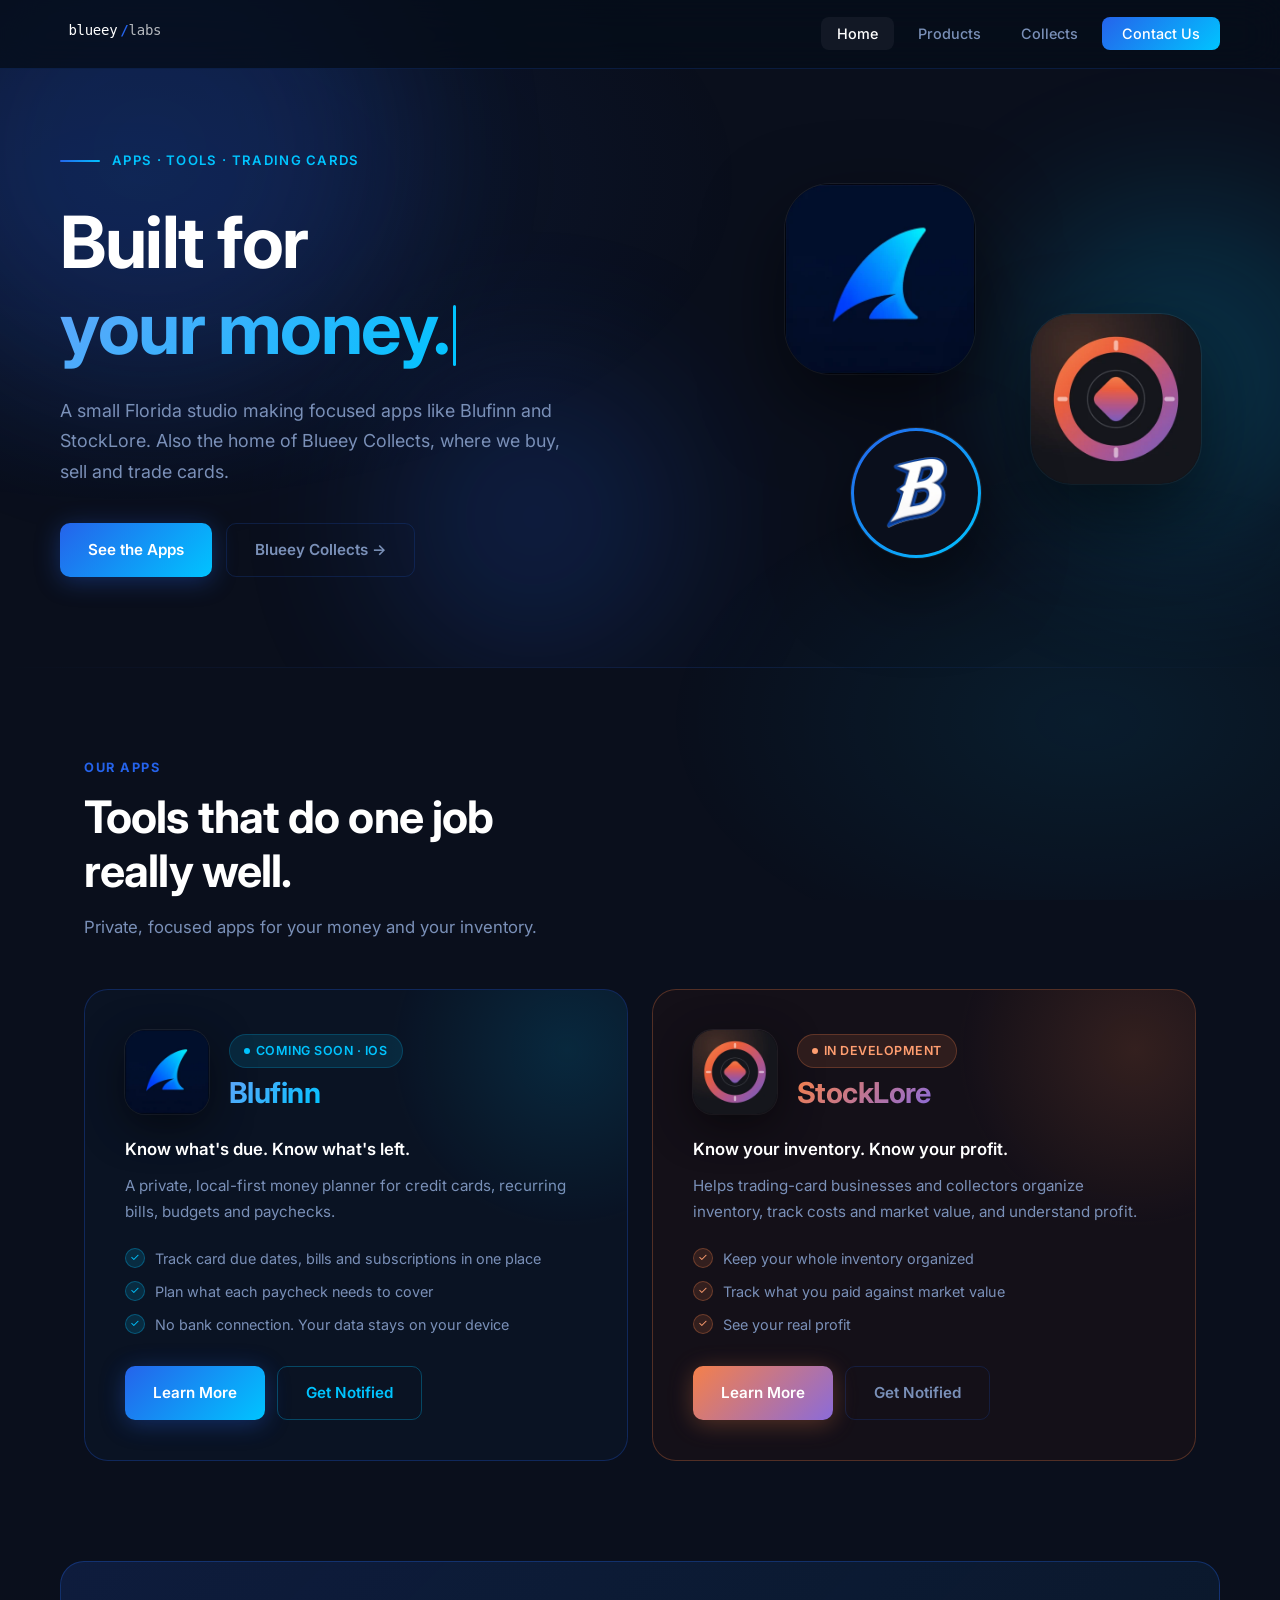
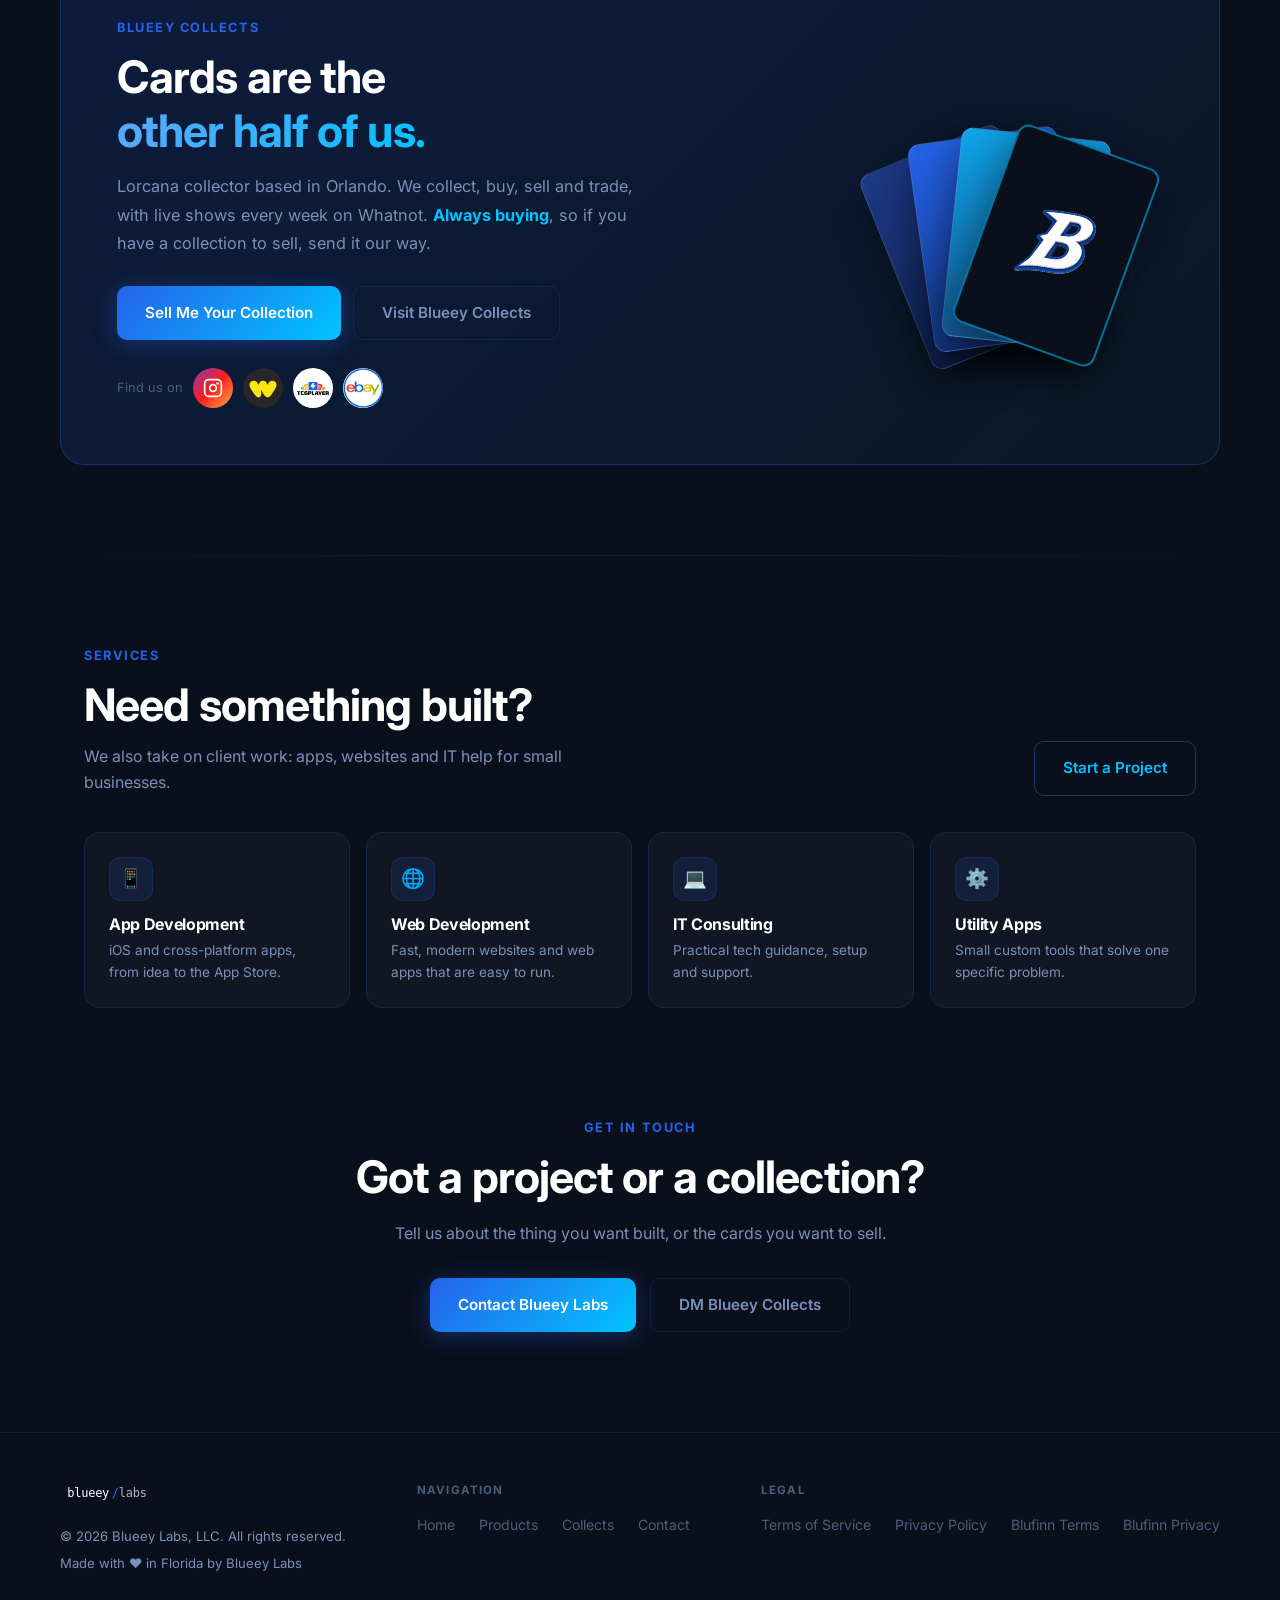
==== commit c84bd9fb: "Add holo cards, cursor glow, live bar and page transitions Collects card fan deals out on scroll and" ====
--- a/index.html
+++ b/index.html
@@ -41,14 +41,15 @@
       position: absolute; display: block; border-radius: 24%;
       box-shadow: 0 30px 80px rgba(0,0,0,0.55), 0 0 0 1px rgba(255,255,255,0.08);
       animation: tileFloat 9s ease-in-out infinite;
-      transition: filter 0.25s ease;
+      translate: calc(var(--px, 0) * var(--d, 20) * 1px) calc(var(--py, 0) * var(--d, 20) * 1px);
+      transition: filter 0.25s ease, translate 0.5s cubic-bezier(0.22, 1, 0.36, 1);
     }
     .tile:hover { filter: brightness(1.12); }
     .tile img { width: 100%; height: 100%; display: block; border-radius: inherit; }
-    .tile-blufinn { width: 190px; height: 190px; top: 20px; left: 8%; --r: -8deg; }
-    .tile-stocklore { width: 170px; height: 170px; top: 150px; right: 4%; --r: 9deg; animation-delay: -3s; }
+    .tile-blufinn { width: 190px; height: 190px; top: 20px; left: 8%; --r: -8deg; --d: 34; }
+    .tile-stocklore { width: 170px; height: 170px; top: 150px; right: 4%; --r: 9deg; --d: -26; animation-delay: -3s; }
     .tile-collects {
-      width: 130px; height: 130px; bottom: 6px; left: 22%; --r: -4deg; animation-delay: -6s;
+      width: 130px; height: 130px; bottom: 6px; left: 22%; --r: -4deg; --d: 52; animation-delay: -6s;
       border-radius: 50%; background: var(--gradient); padding: 3px;
     }
     .tile-collects span {
@@ -130,31 +131,56 @@
     .platforms .ig { background: linear-gradient(135deg,#833ab4 0%,#fd1d1d 50%,#fcb045 100%); }
     .platforms .ig svg { width: 20px; height: 20px; }
 
-    /* Fanned cards */
-    .fan { position: relative; width: 300px; height: 280px; }
+    /* Fanned cards: dealt out on scroll, holographic on hover */
+    .fan {
+      position: relative; width: 300px; height: 280px;
+      transform: perspective(900px) rotateX(var(--rx, 0deg)) rotateY(var(--ry, 0deg)) scale(var(--fs, 1));
+      transition: transform 0.35s cubic-bezier(0.22, 1, 0.36, 1);
+    }
     .fan i {
       position: absolute; left: 50%; bottom: 10px; width: 150px; height: 210px; margin-left: -75px;
-      border-radius: 12px; transform-origin: 50% 110%;
+      border-radius: 12px; transform-origin: 50% 110%; overflow: hidden;
       border: 1px solid rgba(255,255,255,0.16);
       box-shadow: 0 16px 40px rgba(0,0,0,0.45);
-      transition: transform 0.4s ease;
-    }
-    .fan i:nth-child(1) { transform: rotate(-22deg); background: linear-gradient(160deg, #1E3A8A, #0B1B3F); }
-    .fan i:nth-child(2) { transform: rotate(-8deg);  background: linear-gradient(160deg, #2563EB, #123075); }
-    .fan i:nth-child(3) { transform: rotate(6deg);   background: linear-gradient(160deg, #0EA5E9, #164E8A); }
+      transform: translateY(60px) rotate(0deg) scale(0.9); opacity: 0;
+      transition: transform 0.9s cubic-bezier(0.22, 1, 0.36, 1), opacity 0.5s ease;
+    }
+    .fan i::after {
+      content: ''; position: absolute; inset: 0;
+      background: linear-gradient(115deg, transparent 22%, rgba(255,90,190,0.6) 36%, rgba(90,220,255,0.6) 45%, rgba(130,255,170,0.55) 53%, rgba(255,230,100,0.55) 61%, transparent 78%);
+      background-size: 260% 260%;
+      background-position: var(--hx, 50%) var(--hy, 50%);
+      mix-blend-mode: screen; opacity: var(--ho, 0);
+      transition: opacity 0.45s ease; pointer-events: none;
+    }
+    .fan i:nth-child(1) { background: linear-gradient(160deg, #1E3A8A, #0B1B3F); transition-delay: 0.15s; }
+    .fan i:nth-child(2) { background: linear-gradient(160deg, #2563EB, #123075); transition-delay: 0.27s; }
+    .fan i:nth-child(3) { background: linear-gradient(160deg, #0EA5E9, #164E8A); transition-delay: 0.39s; }
     .fan i:nth-child(4) {
-      transform: rotate(20deg); background: var(--bg-base); border: 2px solid rgba(0,196,255,0.55);
+      background: var(--bg-base); border: 2px solid rgba(0,196,255,0.55); transition-delay: 0.51s;
       display: flex; align-items: center; justify-content: center;
     }
     .fan i:nth-child(4) img { width: 72%; mix-blend-mode: screen; }
-    .collects-card:hover .fan i:nth-child(1) { transform: rotate(-28deg); }
-    .collects-card:hover .fan i:nth-child(2) { transform: rotate(-11deg); }
-    .collects-card:hover .fan i:nth-child(3) { transform: rotate(8deg); }
-    .collects-card:hover .fan i:nth-child(4) { transform: rotate(26deg); }
+    .collects-card.visible .fan i { opacity: 1; }
+    .collects-card.visible .fan i:nth-child(1) { transform: rotate(-22deg); }
+    .collects-card.visible .fan i:nth-child(2) { transform: rotate(-8deg); }
+    .collects-card.visible .fan i:nth-child(3) { transform: rotate(6deg); }
+    .collects-card.visible .fan i:nth-child(4) { transform: rotate(20deg); }
+    @media (hover: hover) {
+      .collects-card.visible:hover .fan i { transition-delay: 0s; transition-duration: 0.45s; }
+      .collects-card.visible:hover .fan i:nth-child(1) { transform: rotate(-28deg); }
+      .collects-card.visible:hover .fan i:nth-child(2) { transform: rotate(-11deg); }
+      .collects-card.visible:hover .fan i:nth-child(3) { transform: rotate(8deg); }
+      .collects-card.visible:hover .fan i:nth-child(4) { transform: rotate(26deg); }
+    }
+    @media (hover: none) {
+      .collects-card.visible .fan i::after { opacity: 0.45; animation: holoSweep 6s ease-in-out infinite alternate; }
+    }
+    @keyframes holoSweep { from { background-position: 0% 0%; } to { background-position: 100% 100%; } }
 
     /* ── Services (compact) ── */
     .services-row { display: grid; grid-template-columns: repeat(4, 1fr); gap: 16px; }
-    .svc { padding: 24px; border-radius: 16px; background: var(--bg-card); border: 1px solid var(--border); transition: border-color 0.25s ease; }
+    .svc { position: relative; padding: 24px; border-radius: 16px; background: var(--bg-card); border: 1px solid var(--border); transition: border-color 0.25s ease; }
     .svc:hover { border-color: var(--border-hover); }
     .svc .icon-box { width: 44px; height: 44px; font-size: 1.2rem; margin-bottom: 14px; }
     .svc h3 { font-size: 1rem; margin-bottom: 6px; }
@@ -178,7 +204,7 @@
       .tile-collects { width: 104px; height: 104px; left: 26%; }
       .apps-grid { grid-template-columns: 1fr; }
       .collects-card { grid-template-columns: 1fr; padding: 40px 28px; gap: 16px; }
-      .fan { order: -1; margin: 0 auto; transform: scale(0.8); height: 240px; }
+      .fan { order: -1; margin: 0 auto; --fs: 0.8; height: 240px; }
       .services-row { grid-template-columns: 1fr 1fr; }
     }
     @media (max-width: 520px) {
@@ -220,7 +246,7 @@
     <div>
       <div class="hero-eyebrow fade-up">
         <span class="hero-eyebrow-line"></span>
-        <span class="hero-eyebrow-text">Blueey Labs · Orlando, FL</span>
+        <span class="hero-eyebrow-text">Apps · Tools · Trading Cards</span>
       </div>
       <h1 class="fade-up fade-up-delay-1">
         Built for<br>
@@ -235,8 +261,8 @@
       </div>
     </div>
     <div class="hero-visual fade-up fade-up-delay-2" aria-hidden="true">
-      <a href="#apps" class="tile tile-blufinn" tabindex="-1"><img src="assets/images/blufinn-icon.png" alt="" /></a>
-      <a href="#apps" class="tile tile-stocklore" tabindex="-1"><img src="assets/images/stocklore-icon.png" alt="" /></a>
+      <a href="#apps" class="tile tile-blufinn" tabindex="-1"><img src="assets/images/blufinn-icon.webp" alt="" /></a>
+      <a href="#apps" class="tile tile-stocklore" tabindex="-1"><img src="assets/images/stocklore-icon.webp" alt="" /></a>
       <a href="collects.html" class="tile tile-collects" tabindex="-1"><span><img src="assets/images/blueey-collects-logo.webp" alt="" /></span></a>
     </div>
   </div>
@@ -254,9 +280,9 @@
     </div>
 
     <div class="apps-grid">
-      <article class="app-card fade-up">
+      <article class="app-card glow fade-up">
         <div class="app-top">
-          <img src="assets/images/blufinn-icon.png" alt="Blufinn app icon" />
+          <img src="assets/images/blufinn-icon.webp" alt="Blufinn app icon" />
           <div>
             <span class="badge badge-cyan"><span class="badge-dot"></span>Coming Soon · iOS</span>
             <h3><span class="gradient-text">Blufinn</span></h3>
@@ -275,9 +301,9 @@
         </div>
       </article>
 
-      <article class="app-card stocklore fade-up fade-up-delay-1">
+      <article class="app-card stocklore glow glow-warm fade-up fade-up-delay-1" data-tone="warm">
         <div class="app-top">
-          <img src="assets/images/stocklore-icon.png" alt="StockLore app icon" />
+          <img src="assets/images/stocklore-icon.webp" alt="StockLore app icon" />
           <div>
             <span class="badge badge-warm"><span class="badge-dot"></span>In Development</span>
             <h3><span>StockLore</span></h3>
@@ -301,7 +327,7 @@
 
 <!-- Blueey Collects -->
 <section class="block" id="collects" style="padding-top: 10px;">
-  <div class="collects-card fade-up">
+  <div class="collects-card fade-up" data-holo>
     <div>
       <div class="section-label">Blueey Collects</div>
       <h2>Cards are the<br><span class="gradient-text">other half of us.</span></h2>
@@ -318,8 +344,8 @@
         <a class="ig" href="https://www.instagram.com/blueeycollects/" target="_blank" rel="noopener" aria-label="Instagram">
           <svg viewBox="0 0 24 24" fill="none"><rect x="2" y="2" width="20" height="20" rx="5" stroke="white" stroke-width="2"/><circle cx="12" cy="12" r="4" stroke="white" stroke-width="2"/><circle cx="17.5" cy="6.5" r="1.5" fill="white"/></svg>
         </a>
-        <a href="https://www.whatnot.com/user/blueeytv/shows" target="_blank" rel="noopener" aria-label="Whatnot"><img src="assets/images/whatnot-logo.png" alt="" /></a>
-        <a class="pad" href="https://www.tcgplayer.com/sellers/Blueey-Labs/9c25921c" target="_blank" rel="noopener" aria-label="TCGPlayer"><img src="assets/images/tcgplayer-logo.png" alt="" /></a>
+        <a href="https://www.whatnot.com/user/blueeytv/shows" target="_blank" rel="noopener" aria-label="Whatnot"><img src="assets/images/whatnot-logo.webp" alt="" /></a>
+        <a class="pad" href="https://www.tcgplayer.com/sellers/Blueey-Labs/9c25921c" target="_blank" rel="noopener" aria-label="TCGPlayer"><img src="assets/images/tcgplayer-logo.webp" alt="" /></a>
         <a class="pad" href="https://ebay.io/m/PekpHV" target="_blank" rel="noopener" aria-label="eBay"><img src="assets/images/ebay-logo.webp" alt="" style="padding:0;object-fit:cover;" /></a>
       </div>
     </div>
@@ -343,22 +369,22 @@
       <a href="contact.html" class="btn btn-outline">Start a Project</a>
     </div>
     <div class="services-row">
-      <div class="svc fade-up">
+      <div class="svc glow fade-up">
         <div class="icon-box">📱</div>
         <h3>App Development</h3>
         <p>iOS and cross-platform apps, from idea to the App Store.</p>
       </div>
-      <div class="svc fade-up fade-up-delay-1">
+      <div class="svc glow fade-up fade-up-delay-1">
         <div class="icon-box">🌐</div>
         <h3>Web Development</h3>
         <p>Fast, modern websites and web apps that are easy to run.</p>
       </div>
-      <div class="svc fade-up fade-up-delay-2">
+      <div class="svc glow fade-up fade-up-delay-2">
         <div class="icon-box">💻</div>
         <h3>IT Consulting</h3>
         <p>Practical tech guidance, setup and support.</p>
       </div>
-      <div class="svc fade-up fade-up-delay-3">
+      <div class="svc glow fade-up fade-up-delay-3">
         <div class="icon-box">⚙️</div>
         <h3>Utility Apps</h3>
         <p>Small custom tools that solve one specific problem.</p>
--- a/assets/css/style.css
+++ b/assets/css/style.css
@@ -32,13 +32,19 @@
 }
 
 /* ── Background ── */
+@property --tone-a { syntax: '<color>'; inherits: true; initial-value: rgba(37, 99, 235, 0.12); }
+@property --tone-b { syntax: '<color>'; inherits: true; initial-value: rgba(0, 196, 255, 0.08); }
+
+body { transition: --tone-a 1.4s ease, --tone-b 1.4s ease; }
+body.tone-warm { --tone-a: rgba(139, 107, 217, 0.13); --tone-b: rgba(245, 128, 74, 0.13); }
+
 body::before {
   content: '';
   position: fixed;
   inset: 0;
   background:
-    radial-gradient(ellipse 80% 60% at 10% 20%, rgba(37, 99, 235, 0.12) 0%, transparent 60%),
-    radial-gradient(ellipse 60% 50% at 85% 80%, rgba(0, 196, 255, 0.08) 0%, transparent 55%);
+    radial-gradient(ellipse 80% 60% at 10% 20%, var(--tone-a) 0%, transparent 60%),
+    radial-gradient(ellipse 60% 50% at 85% 80%, var(--tone-b) 0%, transparent 55%);
   pointer-events: none;
   z-index: 0;
 }
@@ -63,7 +69,8 @@
 /* ── Navigation ── */
 nav {
   position: fixed;
-  top: 0;
+  top: var(--bar-h, 0px);
+  view-transition-name: site-nav;
   left: 0;
   right: 0;
   z-index: 100;
@@ -351,7 +358,7 @@
 .fade-up {
   opacity: 0;
   transform: translateY(30px);
-  transition: opacity 0.7s ease, transform 0.7s ease;
+  transition: opacity 0.8s cubic-bezier(0.22, 1, 0.36, 1), transform 0.8s cubic-bezier(0.22, 1, 0.36, 1);
 }
 
 .fade-up.visible {
@@ -597,3 +604,62 @@
 
 /* ── Anchor offset for fixed nav ── */
 section[id] { scroll-margin-top: 88px; }
+
+/* ── Smooth page-to-page transitions ── */
+@view-transition { navigation: auto; }
+::view-transition-old(root) { animation: vt-out 0.22s ease both; }
+::view-transition-new(root) { animation: vt-in 0.38s cubic-bezier(0.22, 1, 0.36, 1) both; }
+@keyframes vt-out { to { opacity: 0; transform: translateY(-8px); } }
+@keyframes vt-in { from { opacity: 0; transform: translateY(12px); } }
+
+/* ── Cursor-following border glow ── */
+.glow { position: relative; }
+.glow::before {
+  content: '';
+  position: absolute;
+  inset: 0;
+  border-radius: inherit;
+  padding: 1.5px;
+  background: radial-gradient(260px circle at var(--mx, 50%) var(--my, 50%), var(--glow-color, rgba(0, 196, 255, 0.95)), transparent 70%);
+  -webkit-mask: linear-gradient(#000 0 0) content-box, linear-gradient(#000 0 0);
+  -webkit-mask-composite: xor;
+  mask: linear-gradient(#000 0 0) content-box exclude, linear-gradient(#000 0 0);
+  opacity: 0;
+  transition: opacity 0.35s ease;
+  pointer-events: none;
+  z-index: 2;
+}
+.glow:hover::before { opacity: 1; }
+.glow-warm { --glow-color: rgba(255, 150, 90, 0.95); }
+
+/* ── Live now bar ── */
+.live-bar {
+  position: fixed;
+  top: 0; left: 0; right: 0;
+  height: 36px;
+  z-index: 150;
+  display: flex;
+  align-items: center;
+  justify-content: center;
+  gap: 10px;
+  padding: 0 14px;
+  background: linear-gradient(90deg, #E11D48, #FF3B5C, #E11D48);
+  color: #fff;
+  font-size: 0.82rem;
+  font-weight: 600;
+  text-decoration: none;
+  white-space: nowrap;
+  overflow: hidden;
+  animation: liveBarIn 0.5s cubic-bezier(0.22, 1, 0.36, 1) both;
+}
+.live-bar .live-title { overflow: hidden; text-overflow: ellipsis; opacity: 0.92; font-weight: 500; }
+.live-bar .live-dot { width: 8px; height: 8px; border-radius: 50%; background: #fff; flex-shrink: 0; animation: pulse 1.4s ease-in-out infinite; }
+.live-bar .live-go { text-decoration: underline; text-underline-offset: 3px; flex-shrink: 0; }
+@keyframes liveBarIn { from { transform: translateY(-100%); } }
+body.has-live { --bar-h: 36px; padding-top: 36px; }
+
+@media (prefers-reduced-motion: reduce) {
+  *, *::before, *::after { animation: none !important; transition-duration: 0.01ms !important; }
+  .fade-up { opacity: 1; transform: none; }
+  ::view-transition-old(root), ::view-transition-new(root) { animation: none; }
+}
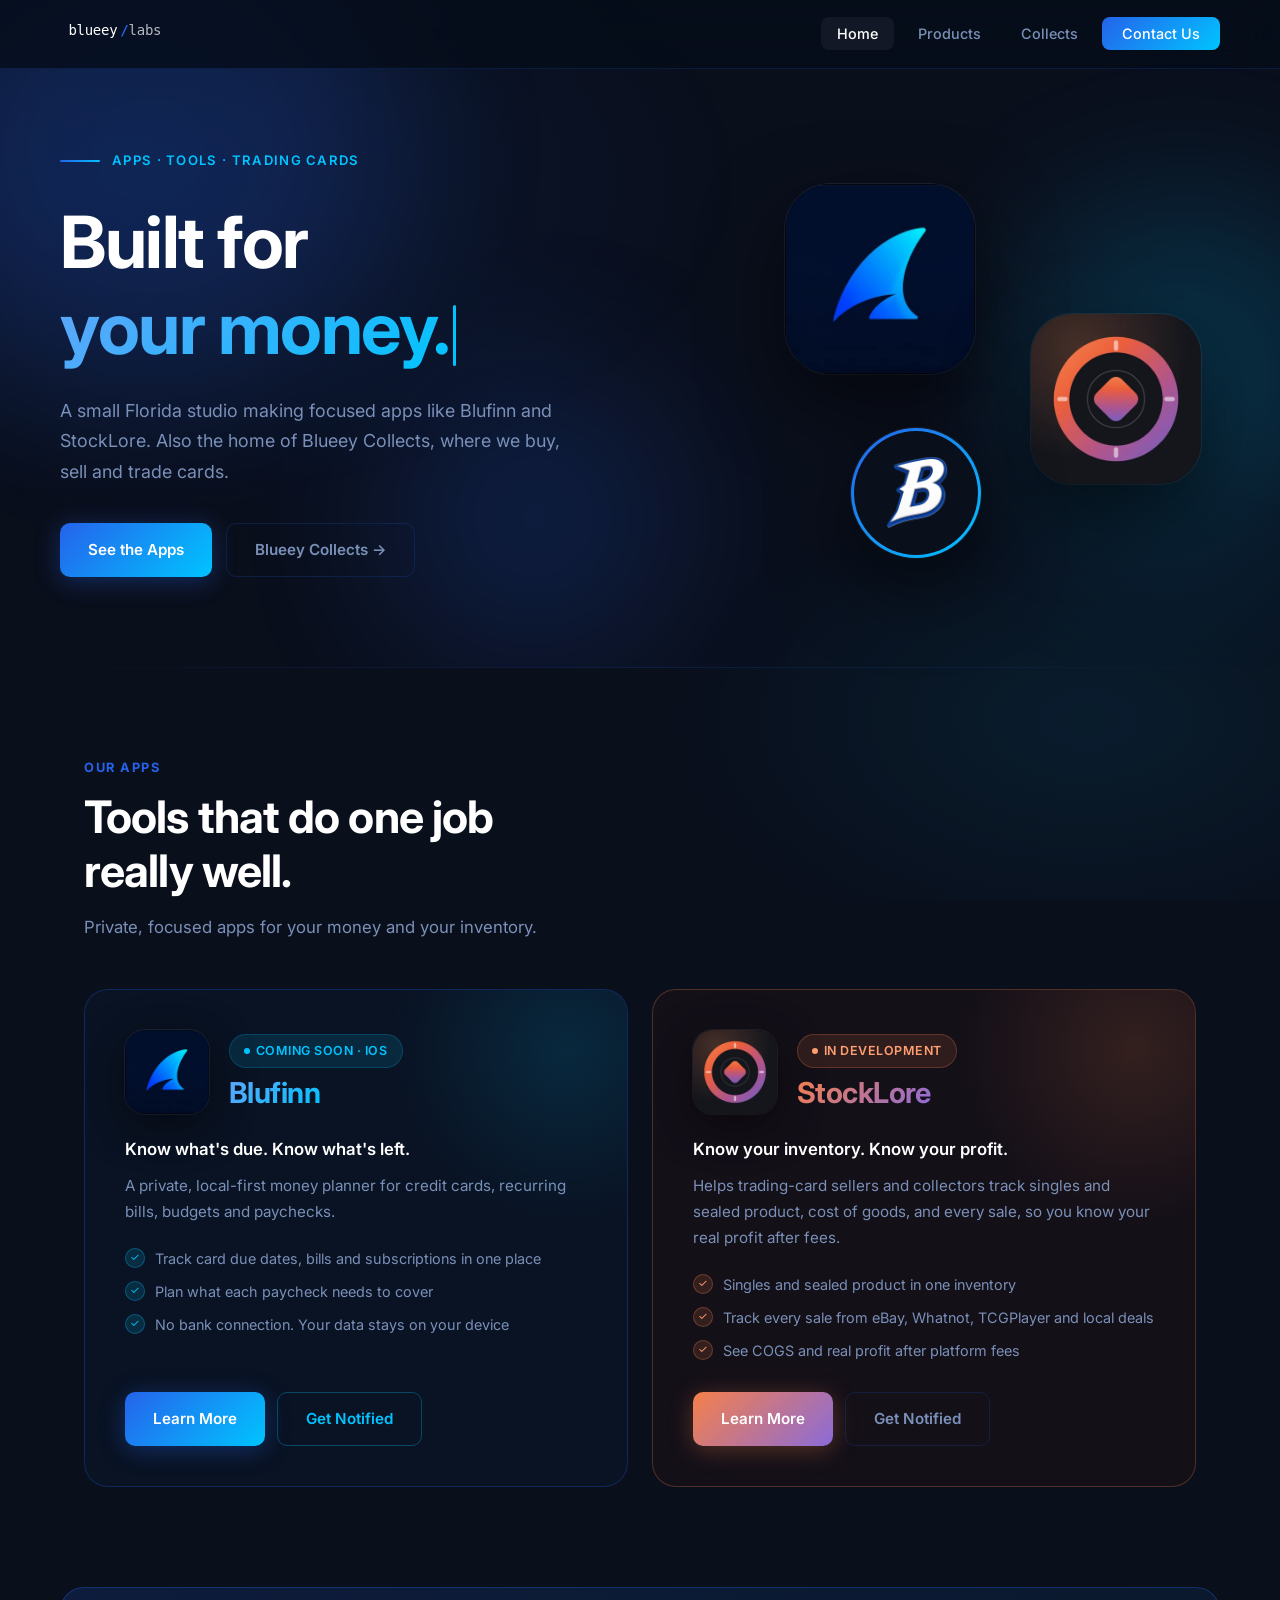
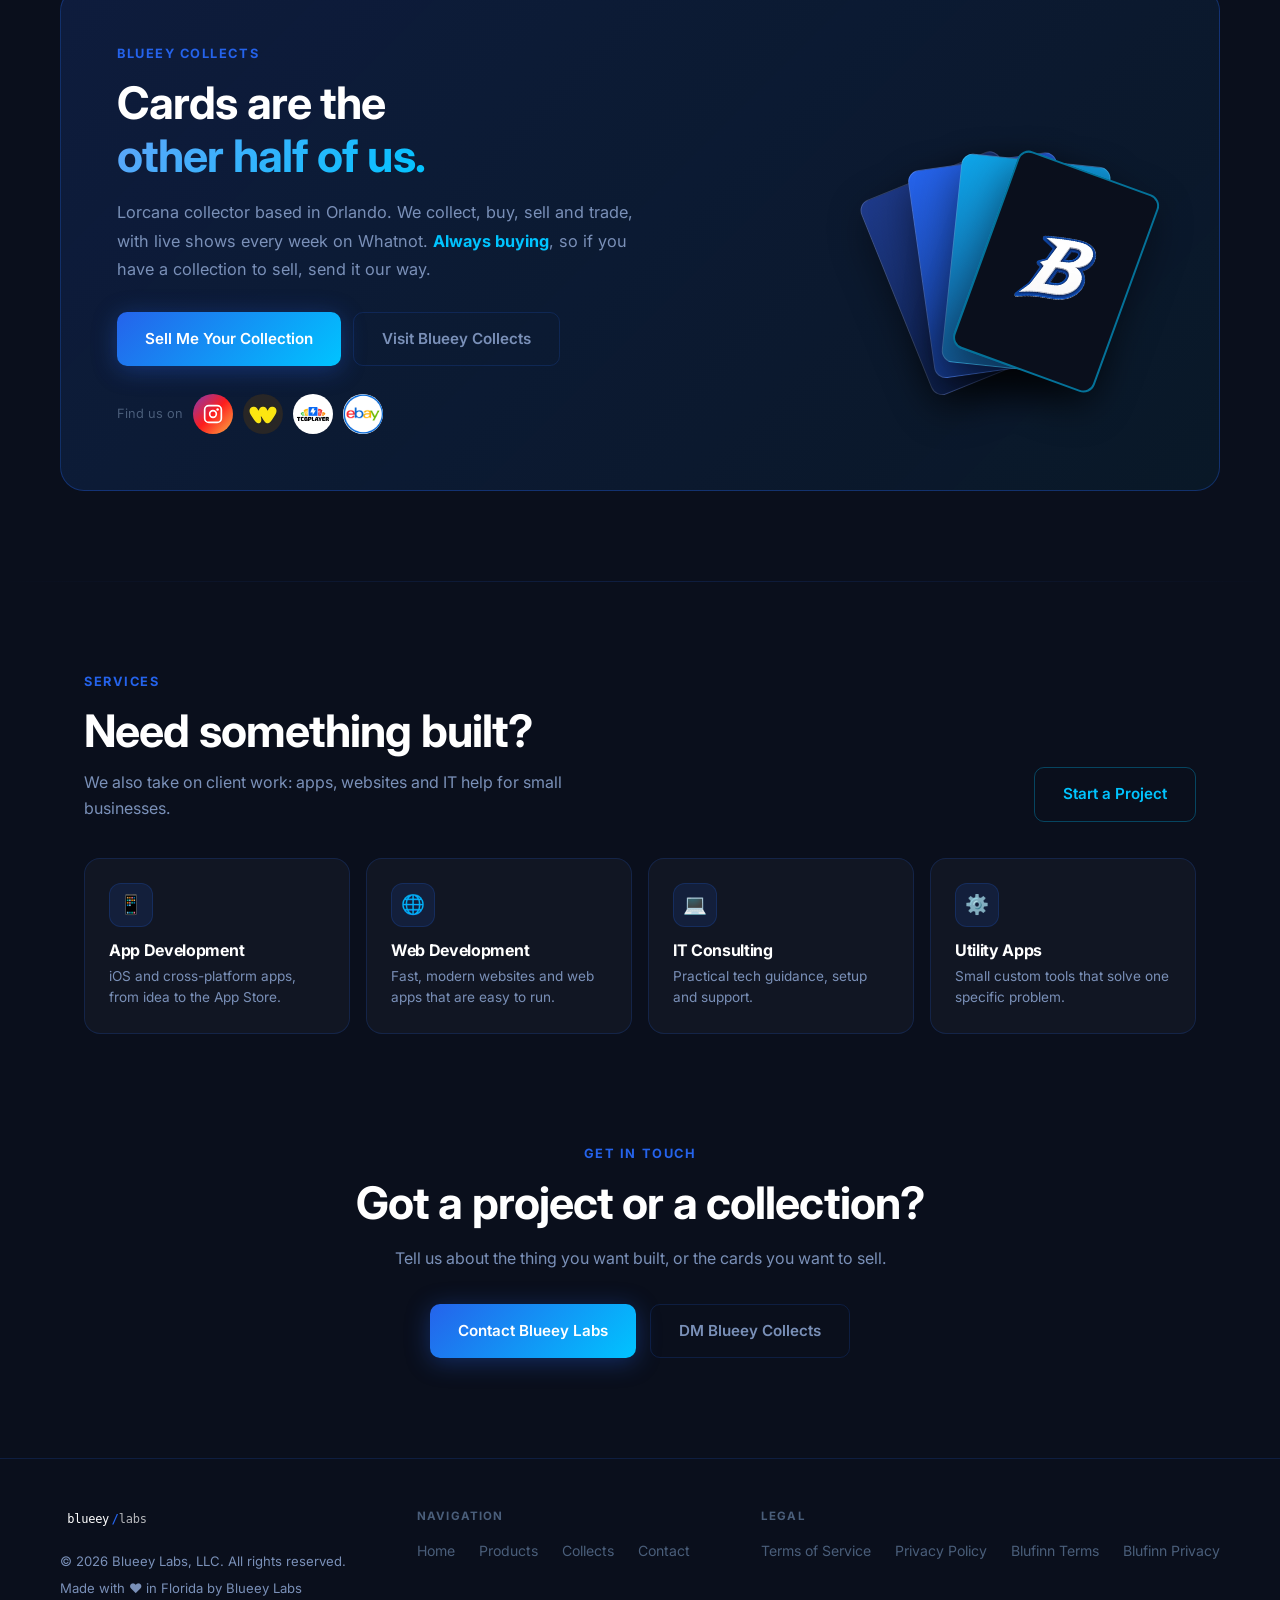
==== commit 631f4fe7: "Expand StockLore copy: sealed product, COGS, multi-channel sales and fees Also fix the Blufinn legal" ====
--- a/index.html
+++ b/index.html
@@ -261,8 +261,8 @@
       </div>
     </div>
     <div class="hero-visual fade-up fade-up-delay-2" aria-hidden="true">
-      <a href="#apps" class="tile tile-blufinn" tabindex="-1"><img src="assets/images/blufinn-icon.webp" alt="" /></a>
-      <a href="#apps" class="tile tile-stocklore" tabindex="-1"><img src="assets/images/stocklore-icon.webp" alt="" /></a>
+      <a href="blufinn/" class="tile tile-blufinn" tabindex="-1"><img src="assets/images/blufinn-icon.webp" alt="" /></a>
+      <a href="stocklore/" class="tile tile-stocklore" tabindex="-1"><img src="assets/images/stocklore-icon.webp" alt="" /></a>
       <a href="collects.html" class="tile tile-collects" tabindex="-1"><span><img src="assets/images/blueey-collects-logo.webp" alt="" /></span></a>
     </div>
   </div>
@@ -296,7 +296,7 @@
           <li>No bank connection. Your data stays on your device</li>
         </ul>
         <div class="app-actions">
-          <a href="products.html#blufinn" class="btn btn-primary">Learn More</a>
+          <a href="blufinn/" class="btn btn-primary">Learn More</a>
           <a href="contact.html" class="btn btn-outline">Get Notified</a>
         </div>
       </article>
@@ -310,14 +310,14 @@
           </div>
         </div>
         <p class="app-tagline">Know your inventory. Know your profit.</p>
-        <p class="app-desc">Helps trading-card businesses and collectors organize inventory, track costs and market value, and understand profit.</p>
+        <p class="app-desc">Helps trading-card sellers and collectors track singles and sealed product, cost of goods, and every sale, so you know your real profit after fees.</p>
         <ul class="app-points">
-          <li>Keep your whole inventory organized</li>
-          <li>Track what you paid against market value</li>
-          <li>See your real profit</li>
+          <li>Singles and sealed product in one inventory</li>
+          <li>Track every sale from eBay, Whatnot, TCGPlayer and local deals</li>
+          <li>See COGS and real profit after platform fees</li>
         </ul>
         <div class="app-actions">
-          <a href="products.html#stocklore" class="btn btn-warm">Learn More</a>
+          <a href="stocklore/" class="btn btn-warm">Learn More</a>
           <a href="contact.html" class="btn btn-ghost">Get Notified</a>
         </div>
       </article>
--- a/assets/css/style.css
+++ b/assets/css/style.css
@@ -69,7 +69,7 @@
 /* ── Navigation ── */
 nav {
   position: fixed;
-  top: var(--bar-h, 0px);
+  top: 0;
   view-transition-name: site-nav;
   left: 0;
   right: 0;
@@ -632,31 +632,48 @@
 .glow:hover::before { opacity: 1; }
 .glow-warm { --glow-color: rgba(255, 150, 90, 0.95); }
 
-/* ── Live now bar ── */
-.live-bar {
-  position: fixed;
-  top: 0; left: 0; right: 0;
-  height: 36px;
-  z-index: 150;
+/* ── FAQ ── */
+:root { interpolate-size: allow-keywords; }
+.faq { display: grid; gap: 12px; }
+.faq details {
+  background: var(--bg-card);
+  border: 1px solid var(--border);
+  border-radius: 14px;
+  padding: 0 22px;
+  transition: border-color 0.25s ease;
+}
+.faq details[open], .faq details:hover { border-color: var(--border-hover); }
+.faq summary {
+  list-style: none;
+  cursor: pointer;
+  padding: 18px 0;
+  font-weight: 600;
+  font-size: 0.98rem;
   display: flex;
   align-items: center;
-  justify-content: center;
-  gap: 10px;
-  padding: 0 14px;
-  background: linear-gradient(90deg, #E11D48, #FF3B5C, #E11D48);
-  color: #fff;
-  font-size: 0.82rem;
-  font-weight: 600;
-  text-decoration: none;
-  white-space: nowrap;
-  overflow: hidden;
-  animation: liveBarIn 0.5s cubic-bezier(0.22, 1, 0.36, 1) both;
-}
-.live-bar .live-title { overflow: hidden; text-overflow: ellipsis; opacity: 0.92; font-weight: 500; }
-.live-bar .live-dot { width: 8px; height: 8px; border-radius: 50%; background: #fff; flex-shrink: 0; animation: pulse 1.4s ease-in-out infinite; }
-.live-bar .live-go { text-decoration: underline; text-underline-offset: 3px; flex-shrink: 0; }
-@keyframes liveBarIn { from { transform: translateY(-100%); } }
-body.has-live { --bar-h: 36px; padding-top: 36px; }
+  justify-content: space-between;
+  gap: 16px;
+}
+.faq summary::-webkit-details-marker { display: none; }
+.faq summary::after {
+  content: '+';
+  flex-shrink: 0;
+  font-size: 1.4rem;
+  font-weight: 400;
+  line-height: 1;
+  color: var(--accent, var(--cyan));
+  transition: transform 0.3s ease;
+}
+.faq details[open] summary::after { transform: rotate(45deg); }
+.faq details p { padding-bottom: 18px; font-size: 0.93rem; line-height: 1.75; }
+.faq details a { color: var(--accent, var(--cyan)); text-decoration: none; }
+.faq details a:hover { text-decoration: underline; }
+.faq details::details-content {
+  block-size: 0;
+  overflow: clip;
+  transition: block-size 0.35s cubic-bezier(0.22, 1, 0.36, 1), content-visibility 0.35s allow-discrete;
+}
+.faq details[open]::details-content { block-size: auto; }
 
 @media (prefers-reduced-motion: reduce) {
   *, *::before, *::after { animation: none !important; transition-duration: 0.01ms !important; }
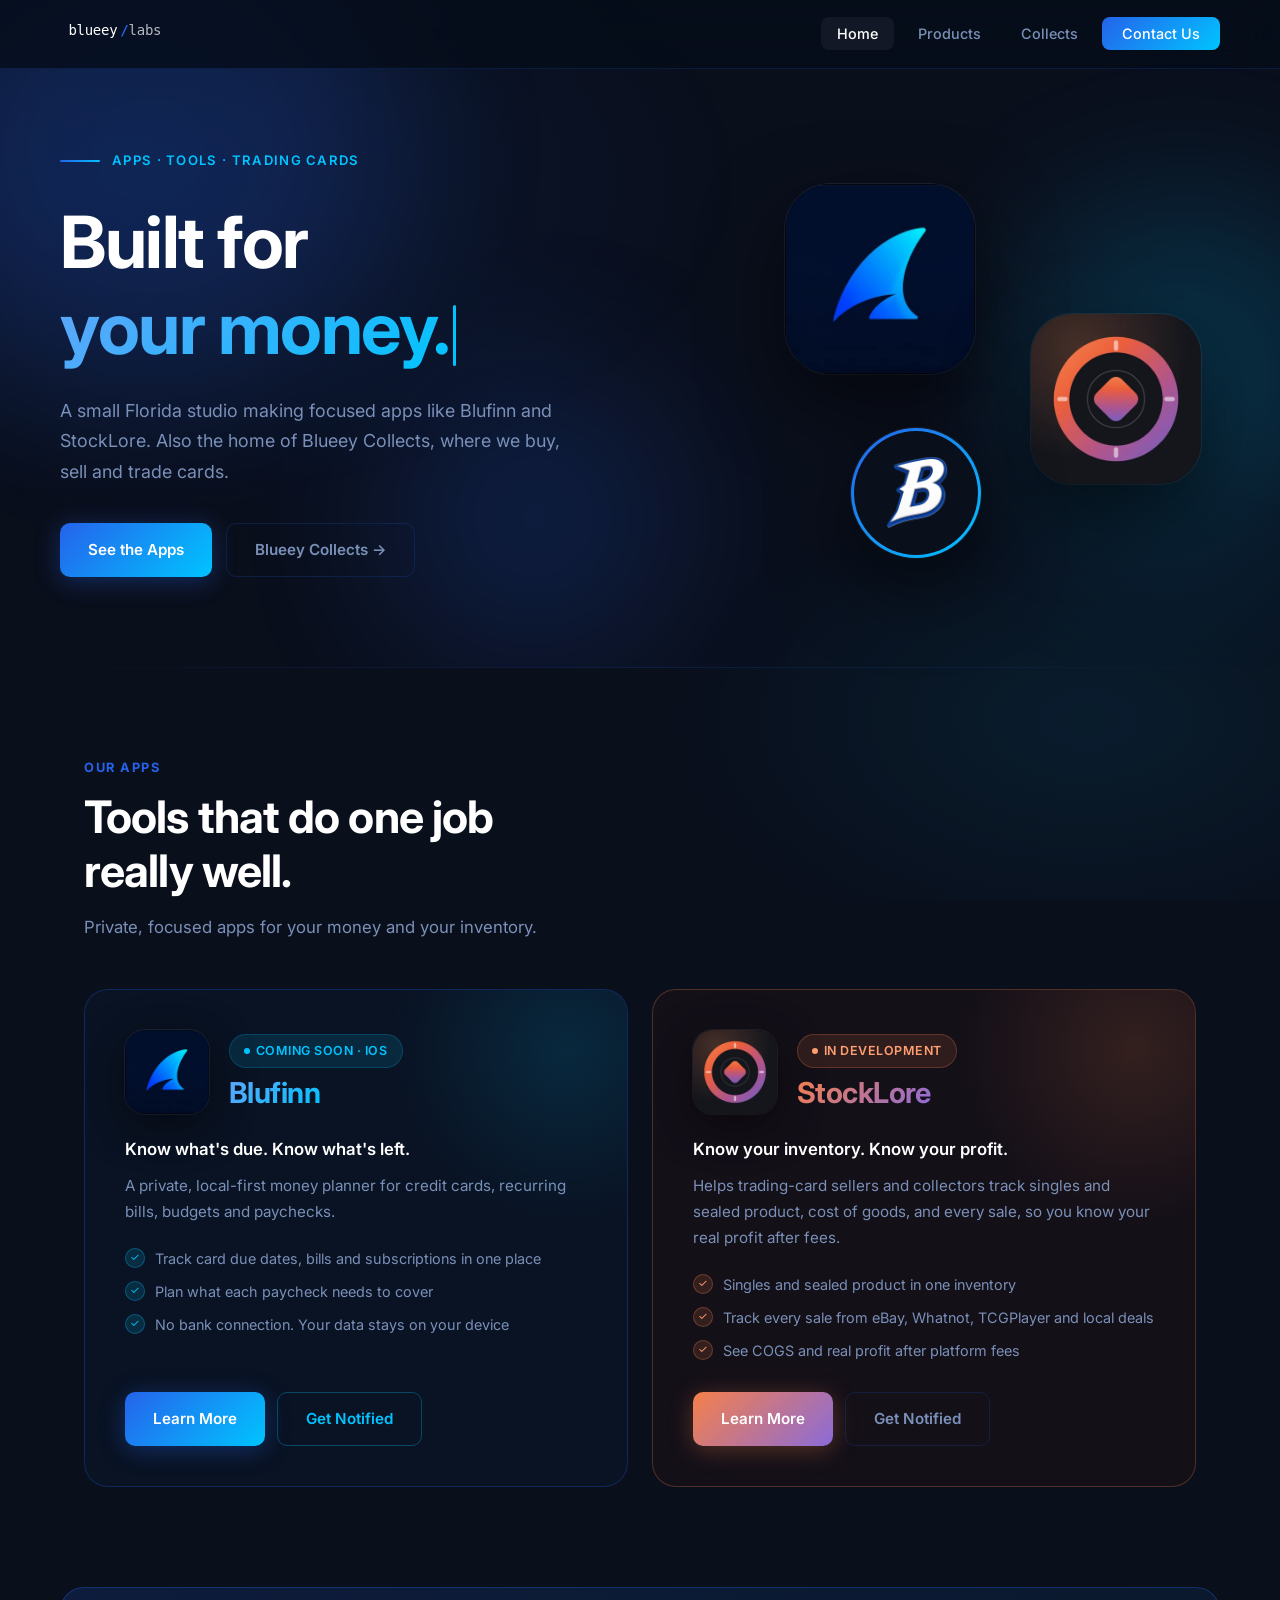
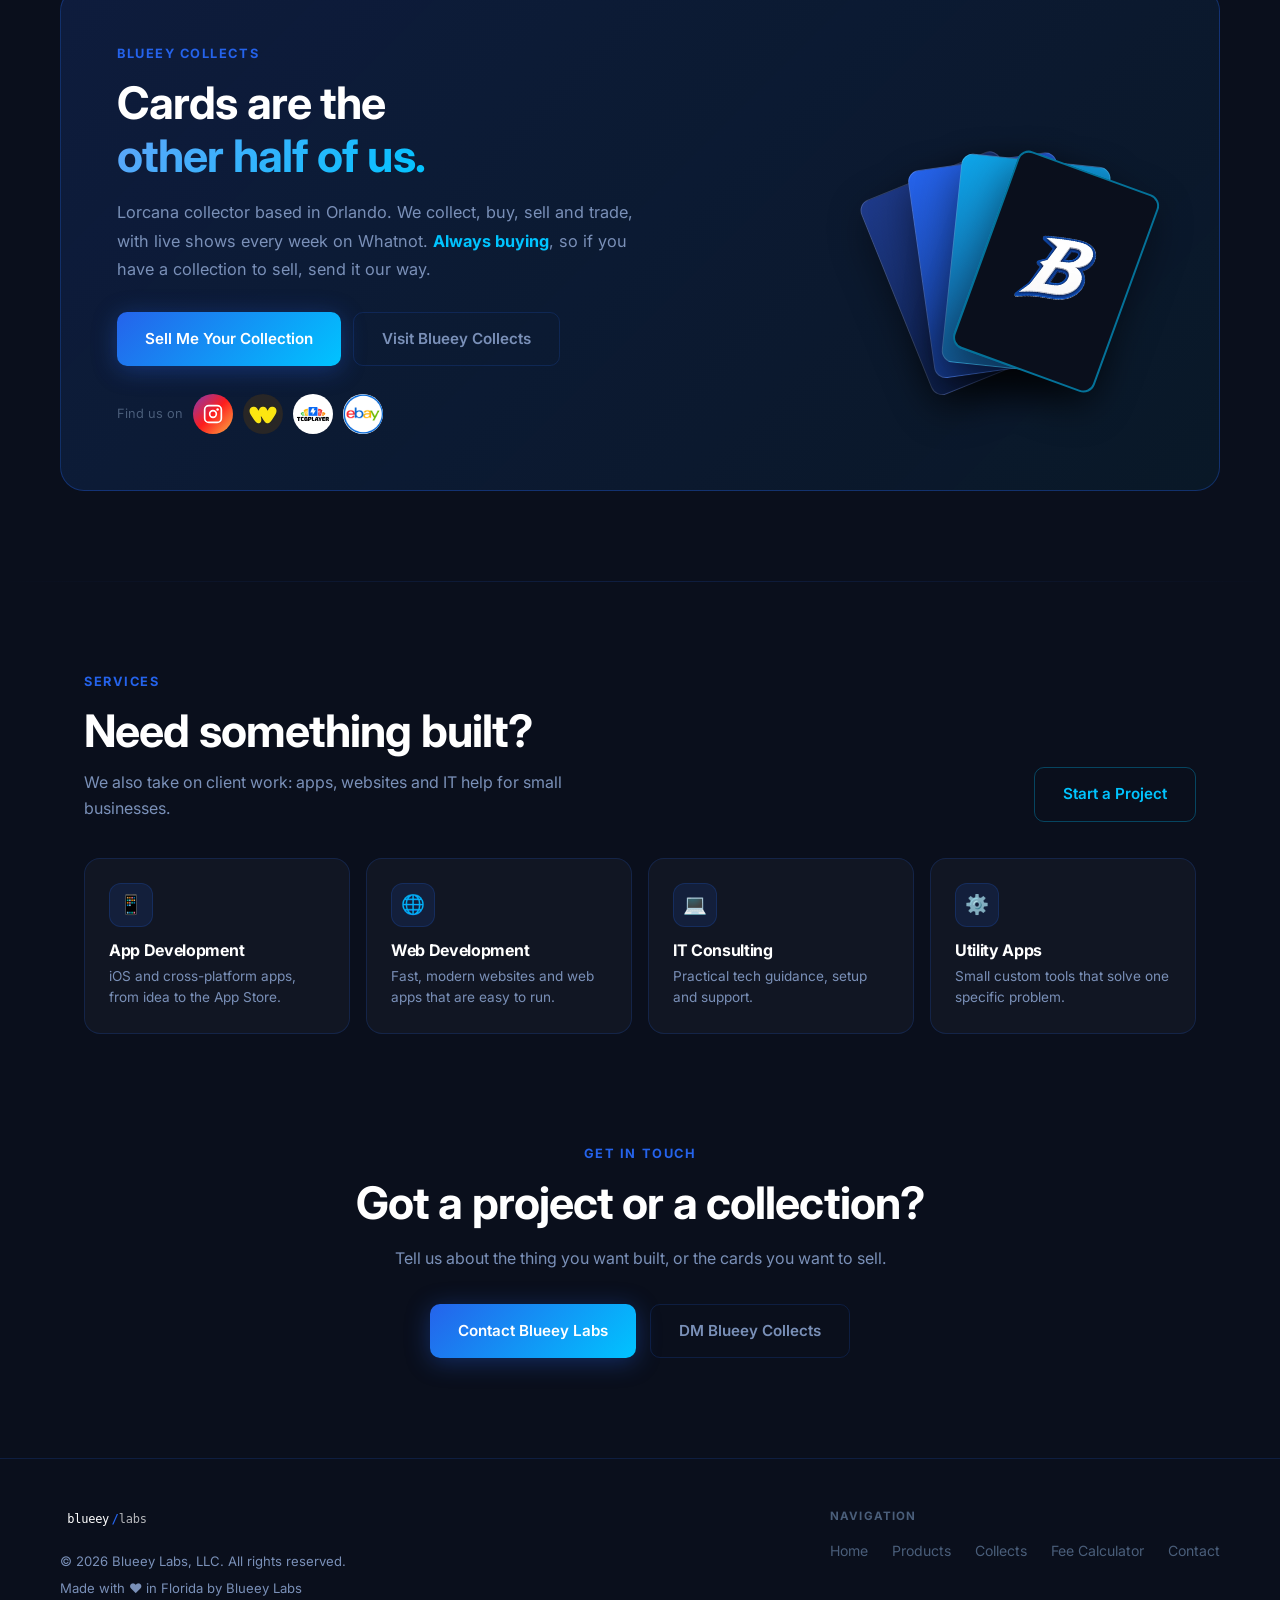
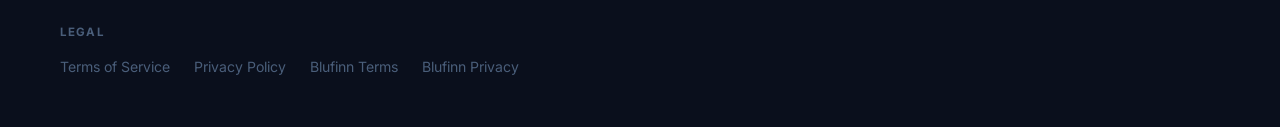
==== commit d37955d0: "Add trading card seller fee calculator and local SEO for Collects Co-Authored-By: Claude Fable 5.2 <" ====
--- a/index.html
+++ b/index.html
@@ -422,6 +422,7 @@
         <li><a href="index.html">Home</a></li>
         <li><a href="products.html">Products</a></li>
       <li><a href="collects.html">Collects</a></li>
+        <li><a href="fee-calculator.html">Fee Calculator</a></li>
         <li><a href="contact.html">Contact</a></li>
       </ul>
     </div>
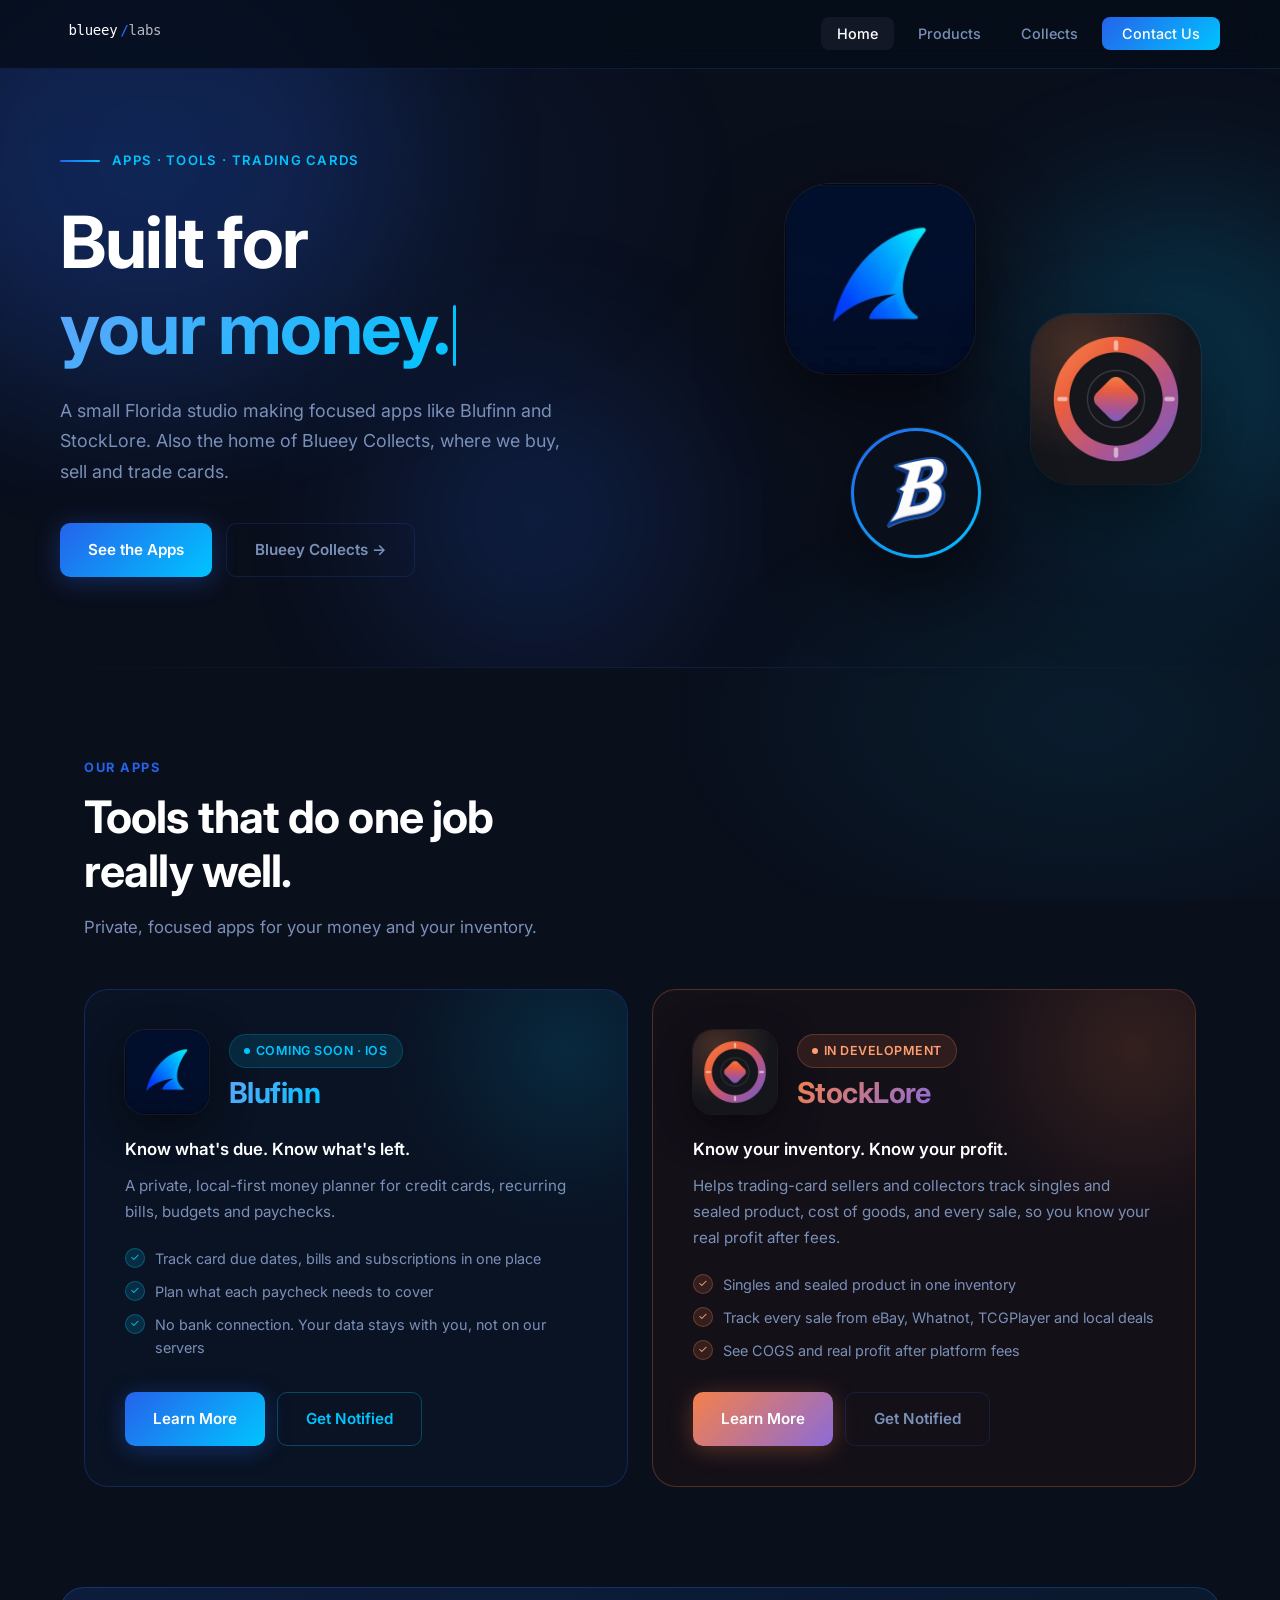
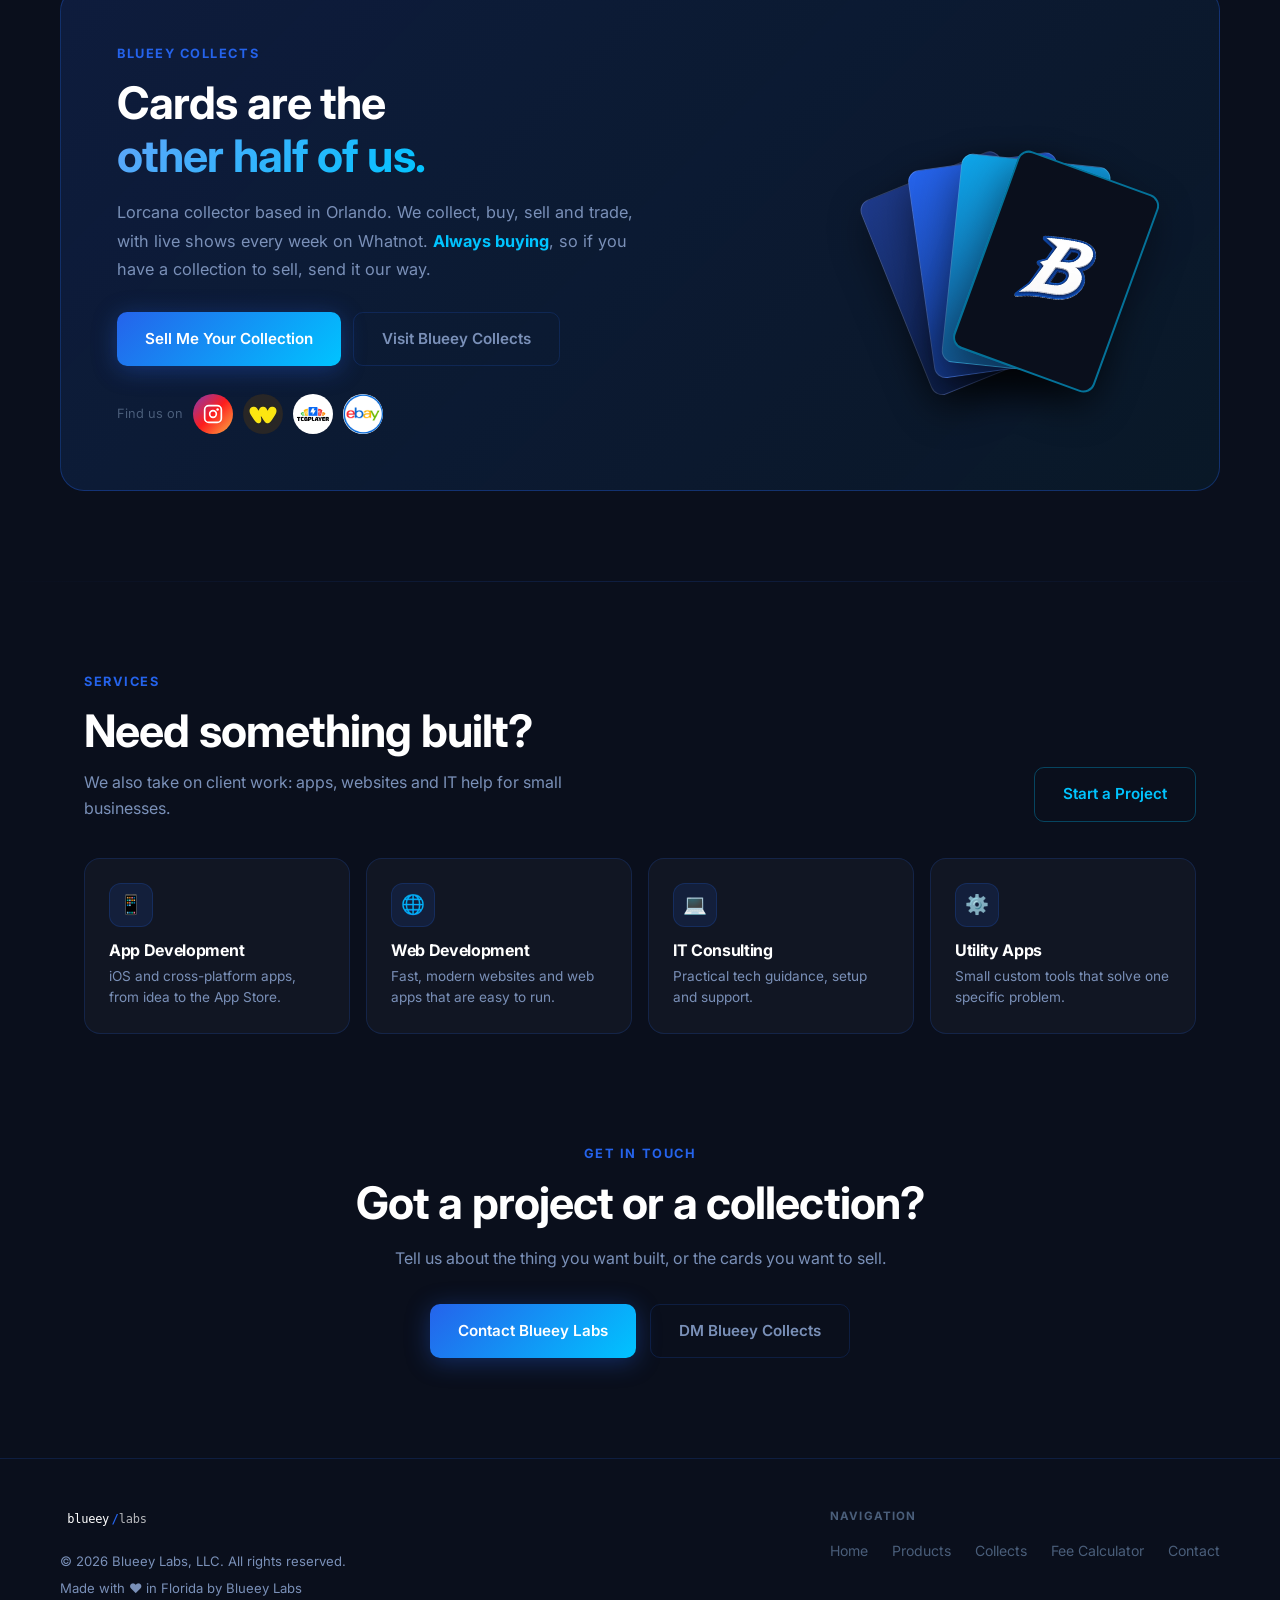
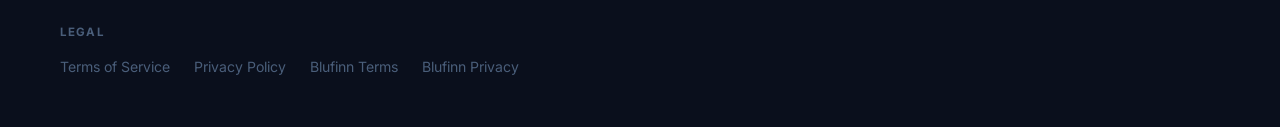
==== commit 09a14e61: "Update privacy policies and terms for analytics, Collects, fee calculator, iCloud sync and card cata" ====
--- a/index.html
+++ b/index.html
@@ -293,7 +293,7 @@
         <ul class="app-points">
           <li>Track card due dates, bills and subscriptions in one place</li>
           <li>Plan what each paycheck needs to cover</li>
-          <li>No bank connection. Your data stays on your device</li>
+          <li>No bank connection. Your data stays with you, not on our servers</li>
         </ul>
         <div class="app-actions">
           <a href="blufinn/" class="btn btn-primary">Learn More</a>
